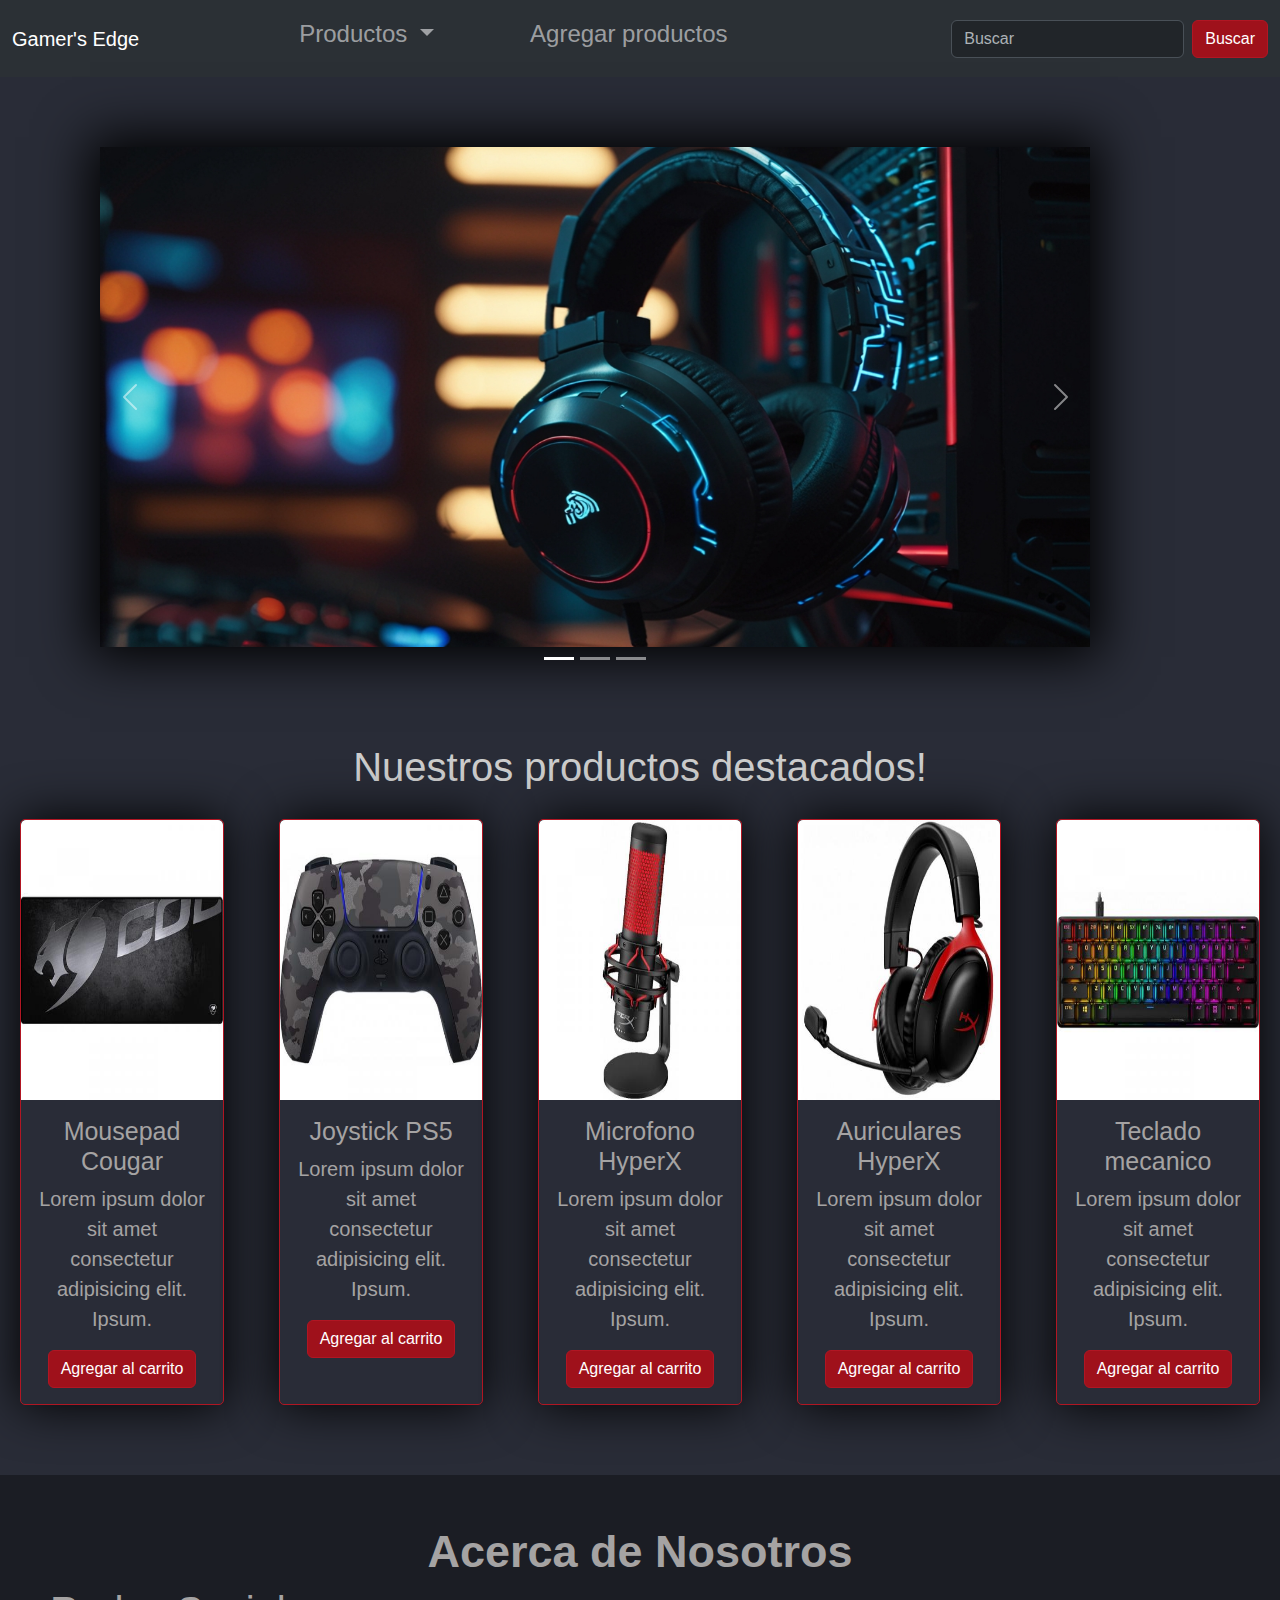
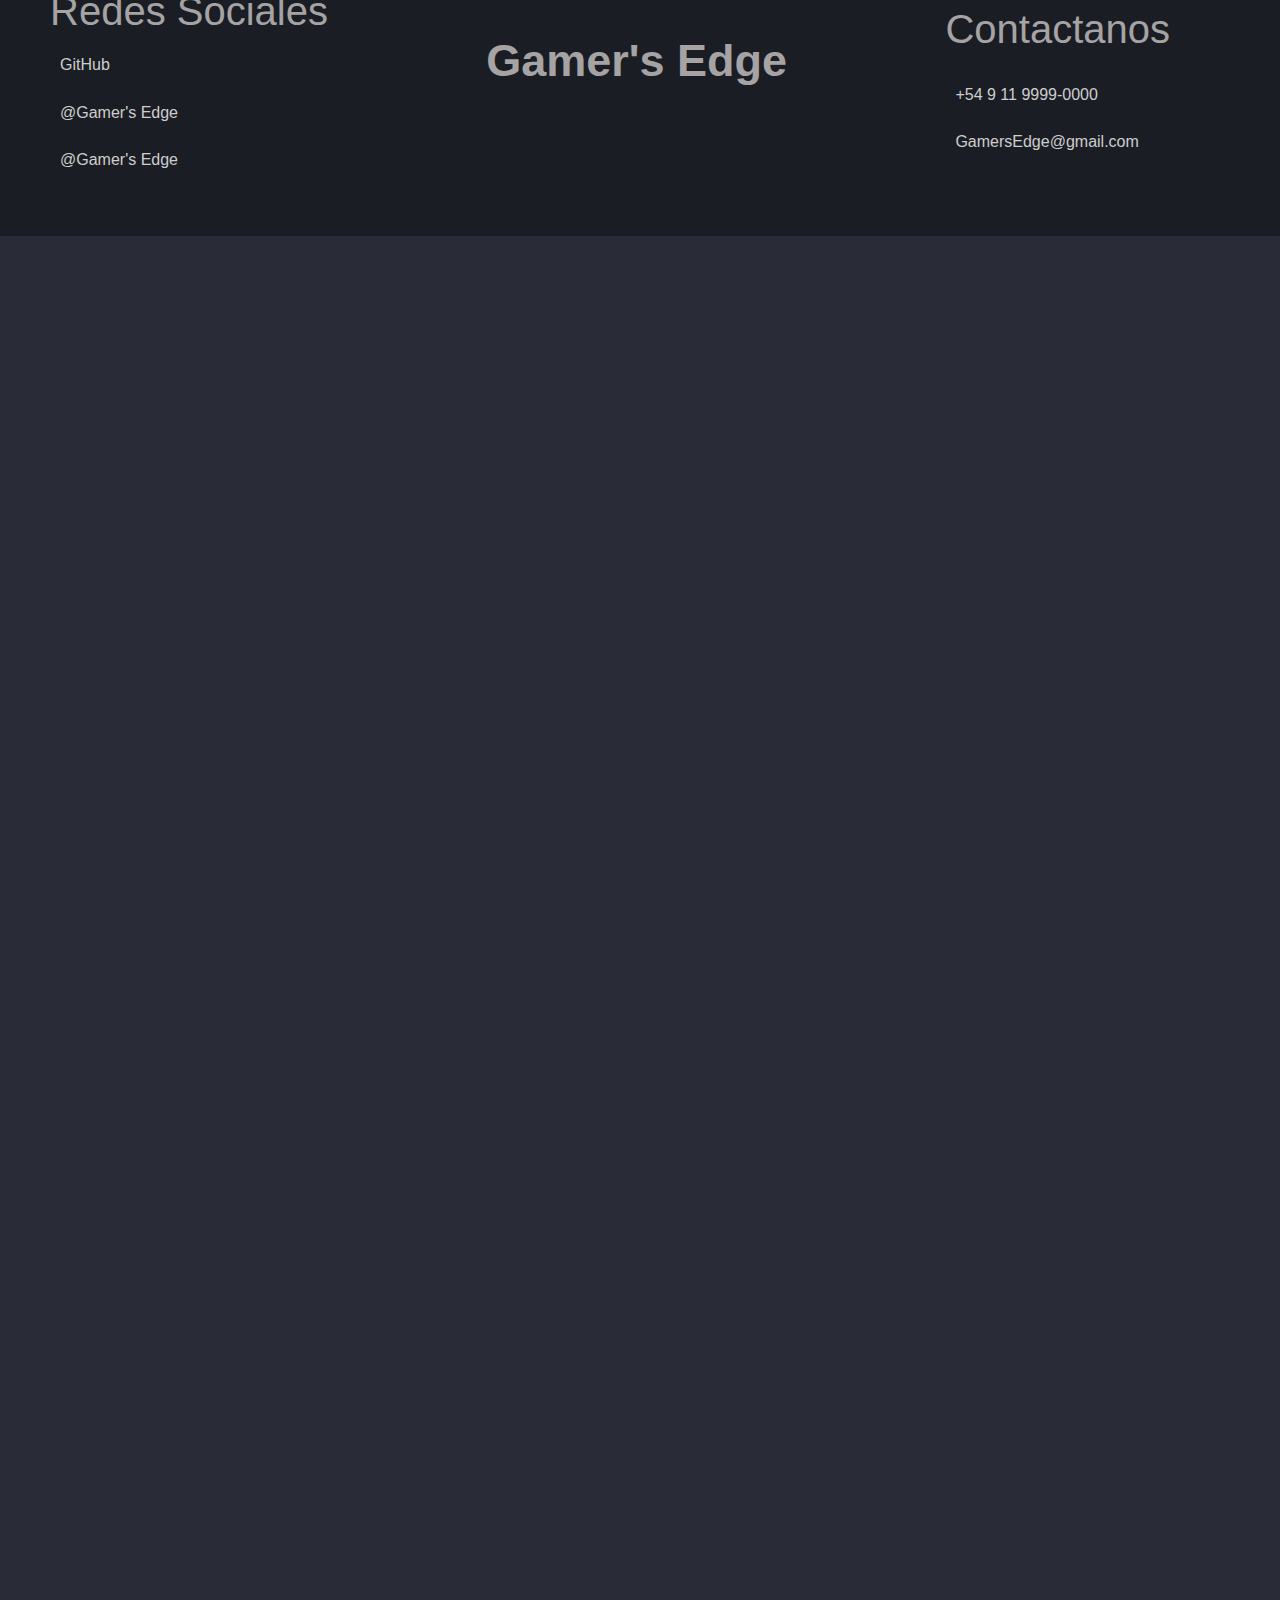
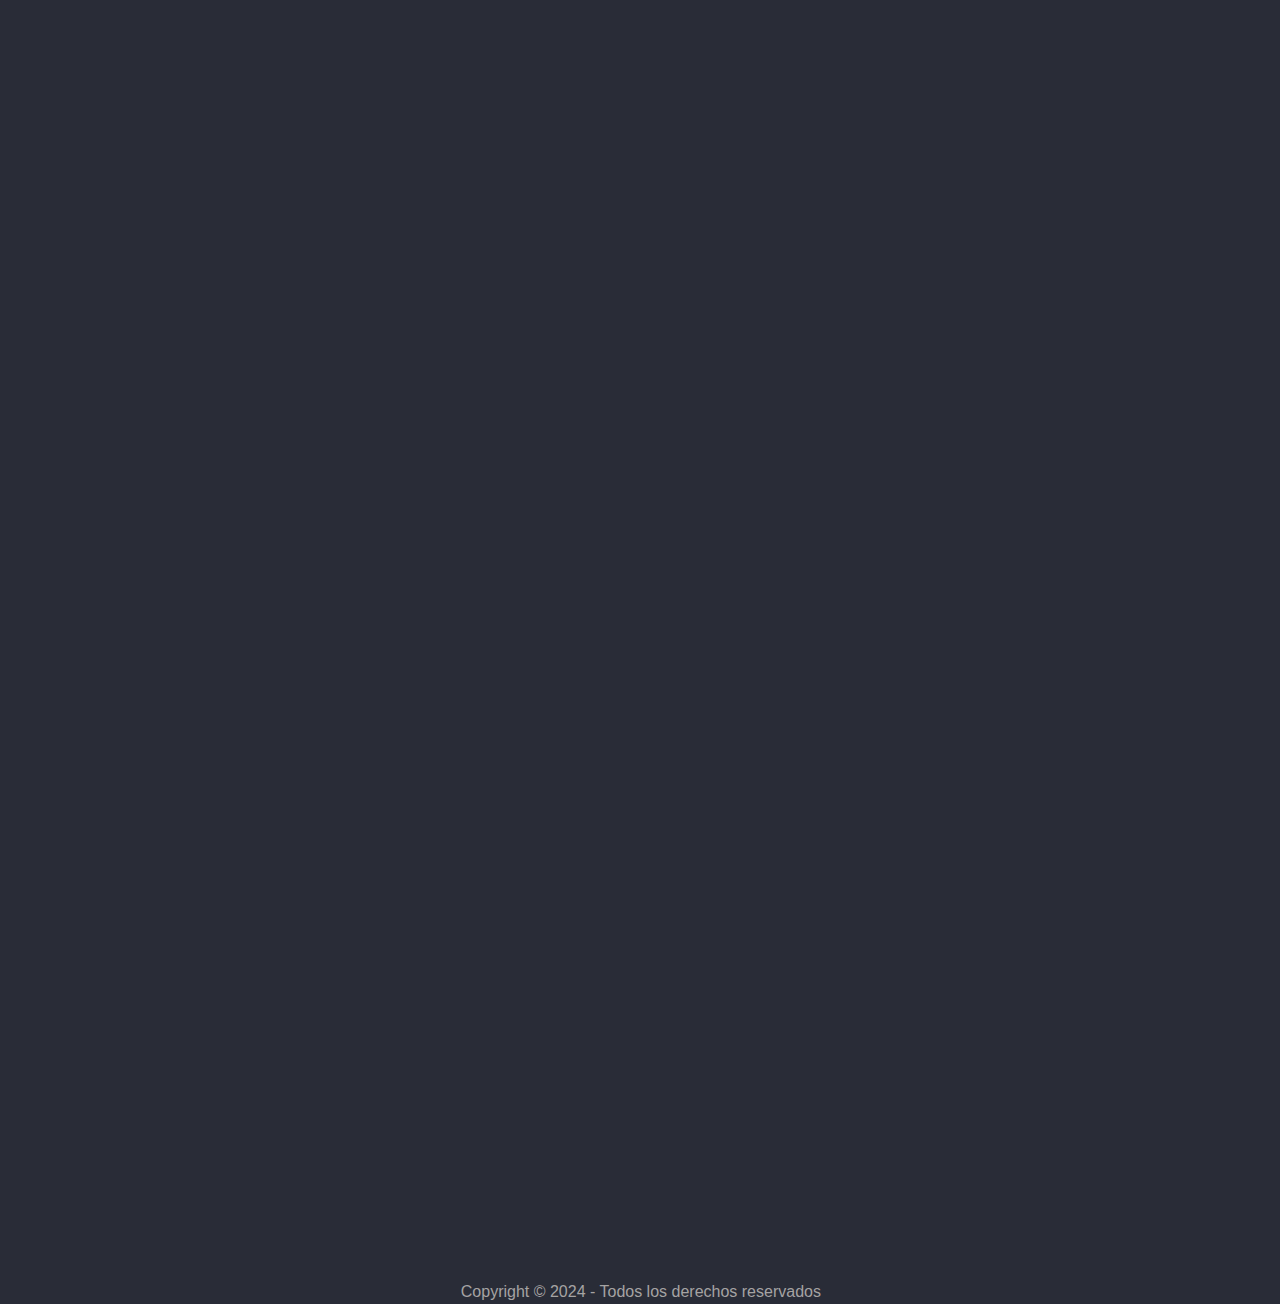
==== index.html @ 7160b95c "Modifico footer" ====
<!DOCTYPE html>
<html lang="en">
<head>
    <meta charset="UTF-8">
    <meta name="viewport" content="width=device-width, initial-scale=1.0">
    <link rel="stylesheet" href="https://cdnjs.cloudflare.com/ajax/libs/font-awesome/6.0.0-beta3/css/all.min.css" integrity="sha512-Fo3rlrZj/k7ujTnHg4CGR2D7kSs0v4LLanw2qksYuRlEzO+tcaEPQogQ0KaoGN26/zrn20ImR1DfuLWnOo7aBA==" crossorigin="anonymous" referrerpolicy="no-referrer" />
    <link href="https://cdn.jsdelivr.net/npm/bootstrap@5.3.3/dist/css/bootstrap.min.css" rel="stylesheet" integrity="sha384-QWTKZyjpPEjISv5WaRU9OFeRpok6YctnYmDr5pNlyT2bRjXh0JMhjY6hW+ALEwIH" crossorigin="anonymous">
    <script src="https://cdn.jsdelivr.net/npm/bootstrap@5.3.3/dist/js/bootstrap.bundle.min.js" integrity="sha384-YvpcrYf0tY3lHB60NNkmXc5s9fDVZLESaAA55NDzOxhy9GkcIdslK1eN7N6jIeHz" crossorigin="anonymous"></script>
    <title>Gamer's Edge</title>
    <link rel="stylesheet" href="index.css">
</head>
<body> 
    <header>
        <nav class="navbar navbar-expand-lg bg-body-tertiary" data-bs-theme="dark">
            <div class="container-fluid">
            <a class="navbar-brand" href="index.html">Gamer's Edge</a>
            <button class="navbar-toggler" type="button" data-bs-toggle="collapse" data-bs-target="#navbarScroll" aria-controls="navbarScroll" aria-expanded="false" aria-label="Toggle navigation">
                <span class="navbar-toggler-icon"></span>
            </button>
            <div class="collapse navbar-collapse" id="navbarScroll">
                <ul class="navbar-nav me-auto my-2 my-lg-0 navbar-nav-scroll" style="--bs-scroll-height: 100px;">
                <li class="nav-item">
                    <a class="nav-link active" aria-current="page" href="../index.html"><i class="fa-solid fa-house"></i></a>
                </li>
                
                <li class="nav-item dropdown">
                    <a class="nav-link dropdown-toggle" href="#" role="button" data-bs-toggle="dropdown" aria-expanded="false">
                    Productos
                    </a>
                    <ul class="dropdown-menu">
                    <li><a class="dropdown-item" href="../Mouse/mouse.html">Mouse</a></li>
                    <li><a class="dropdown-item" href="../Teclado/teclado.html">Teclado</a></li>
                    <li><a class="dropdown-item" href="../Auriculares/auriculares.html">Auriculares</a></li>
                    <li><a class="dropdown-item" href="../Mousepad/mousepad.html">Mouse Pad</a></li>
                    <li><a class="dropdown-item" href="../Joystick/joystick.html">Joystick</a></li>
                    <li><a class="dropdown-item" href="../Monitor/monitor.html">Monitor</a></li>
                    </ul>
                </li>
                <li class="nav-item">
                    <a class="nav-link" href="/Formulario/form.html">Agregar productos</a>
                </li>

                <li class="nav-item">
                    <a class="nav-link" href="#"><i class="fa-solid fa-cart-shopping"></i></a>
                </li>
                
                </ul>
                <form class="d-flex" role="search">
                <input class="form-control me-2" type="search" placeholder="Buscar" aria-label="Search">
                <button class="btn btn-outline-success" type="submit">Buscar</button>
                </form>
            </div>
            </div>
        </nav>
    </header>
    <div id="carouselExampleIndicators" class="carousel slide">
        <div class="carousel-indicators">
        <button type="button" data-bs-target="#carouselExampleIndicators" data-bs-slide-to="0" class="active" aria-current="true" aria-label="Slide 1"></button>
        <button type="button" data-bs-target="#carouselExampleIndicators" data-bs-slide-to="1" aria-label="Slide 2"></button>
        <button type="button" data-bs-target="#carouselExampleIndicators" data-bs-slide-to="2" aria-label="Slide 3"></button>
        </div>
        <div class="carousel-inner">
        <div class="carousel-item active">
            <img src="./IMAGENES-PROYECTO/auricularescarousel.jpg" class="d-block w-100" alt="Auriculares">
        </div>
        <div class="carousel-item">
            <img src="./IMAGENES-PROYECTO/joystcikcarousel.jpg" class="d-block w-100" alt="Joystick">
        </div>
        <div class="carousel-item">
            <img src="./IMAGENES-PROYECTO/carousel-teclado.jpg" class="d-block w-100" alt="Teclado">
        </div>
        </div>
        <button class="carousel-control-prev" type="button" data-bs-target="#carouselExampleIndicators" data-bs-slide="prev">
        <span class="carousel-control-prev-icon" aria-hidden="true"></span>
        <span class="visually-hidden">Previous</span>
        </button>
        <button class="carousel-control-next" type="button" data-bs-target="#carouselExampleIndicators" data-bs-slide="next">
        <span class="carousel-control-next-icon" aria-hidden="true"></span>
        <span class="visually-hidden">Next</span>
        </button>
    </div>
    <br>
    <br>
    <br>
    <br>
    <h3>Nuestros productos destacados!</h3>

    <div class="cards">
    <div class="card" style="width: 18rem;">
        <img src="../IMAGENES-PROYECTO/MOUSEPAD9.jpg" class="card-img-top" alt="TECLADO">
        <div class="card-body">
            
        <h5 class="card-title">Mousepad Cougar</h5>
        <p class="card-text">Lorem ipsum dolor sit amet consectetur adipisicing elit. Ipsum.</p>
        <a href="#" class="btn btn">Agregar al carrito</a>
        </div>
    </div>

    <div class="card" style="width: 18rem;">
        <img src="../IMAGENES-PROYECTO/JOYSTICK13.jpg" class="card-img-top" alt="TECLADO">
        <div class="card-body">
        
        <h5 class="card-title">Joystick PS5</h5>
        <p class="card-text">Lorem ipsum dolor sit amet consectetur adipisicing elit. Ipsum.</p>
        <a href="#" class="btn btn">Agregar al carrito</a>
        </div>
    </div>

    <div class="card" style="width: 18rem;">
    <img src="../IMAGENES-PROYECTO/MICROFONO6.jpg" class="card-img-top" alt="Dispositivo de audio">
        <div class="card-body">
    
    <h5 class="card-title">Microfono HyperX</h5>
    <p class="card-text">Lorem ipsum dolor sit amet consectetur adipisicing elit. Ipsum.</p>
    <a href="#" class="btn btn">Agregar al carrito</a>
        </div>
    </div>

    <div class="card" style="width: 18rem;">
    <img src="../IMAGENES-PROYECTO/AURICULAR4.jpg" class="card-img-top" alt="Dispositivo de audio">
        <div class="card-body">
    
    <h5 class="card-title">Auriculares HyperX</h5>
    <p class="card-text">Lorem ipsum dolor sit amet consectetur adipisicing elit. Ipsum.</p>
    <a href="#" class="btn btn">Agregar al carrito</a>
        </div>
    </div>
    
    <div class="card" style="width: 18rem;">
        <img src="../IMAGENES-PROYECTO/TECLADO7.jpg" class="card-img-top" alt="TECLADO">
        <div class="card-body">
            
        <h5 class="card-title">Teclado mecanico</h5>
        <p class="card-text">Lorem ipsum dolor sit amet consectetur adipisicing elit. Ipsum.</p>
        <a href="#" class="btn btn">Agregar al carrito</a>
        </div>
    </div>
</div>

<footer id="contacto">
    <h1 class="footer-title">Acerca de Nosotros</h1>

<div class="footer-icons">
    <div class="redes">
        <h1 class="redes-footer">Redes Sociales</h1>
        <a href="" class="social-link"><i class="fa-brands fa-github" id="git"></i>GitHub</a>
        <a href="" class="social-link"><i class="fa-brands fa-instagram" id="ig"></i>@Gamer's Edge</a>
        <a href="" class="social-link"><i class="fa-brands fa-linkedin" id="li"></i>@Gamer's Edge</a>
    </div>

    <h1 class="h1-footer">Gamer's Edge</h1>
    
    <div class="contactanos">
        <h1 class="contacto-footer">Contactanos</h1>
        <a href="" class="contact-link"><i class="fa-brands fa-whatsapp" id="wh"></i>+54 9 11 9999-0000</a>
        <a href="" class="contact-link"><i class="fa-regular fa-envelope" id="mail"></i>GamersEdge@gmail.com</a>
        <p class="parrafo-footer">Copyright &copy; 2024 - Todos los derechos reservados</p>
    </div>
</div>

</footer>
<script src="https://cdnjs.cloudflare.com/ajax/libs/jquery/3.6.0/jquery.min.js" integrity="sha512-5O3fZV6kowyxLiLn8OFAOK6+G6pNt9/kMvOJHtNCyVTrdf9LZpHNs8+Slx8pcCLd+RS00ZGl4KcW63IK6jbr/g==" crossorigin="anonymous" referrerpolicy="no-referrer"></script>
</body>
</html>
---- index.css ----
body{
    background-color: #292c37;
}

* {
    font-family: sans-serif;
    margin: 0;
    padding: 0;

}

.footer-icons {
    display: flex;
    flex-wrap: wrap;
    justify-content: space-between;
    align-items: start;
}


.redes {
    text-align: left;
}


.redes-footer {
    display: flex;
    align-items: start;
}

#contacto {
    background-color: #1b1d24;
}

.social-link {
    display: block;
    margin-bottom: 10px;
    text-decoration: none;
    color: rgb(206, 206, 206);
}

.social-link i {
    margin-right: 10px;
}

.contacto-footer {
    margin-bottom: 10px;
}

.contactanos a {
    text-decoration: none;
    color: rgb(206, 206, 206);
}

div.contactanos{
    margin-right: 60px;
}

.contacto-footer {
    text-align: right; /* Alinea el texto a la derecha */
    margin-bottom: 20px; /* Agrega espacio entre el texto y los enlaces */
}

.contact-link {
    display: block; /* Crea un bloque para cada enlace */
    margin-bottom: 10px; /* Agrega espacio entre los enlaces */
    text-align: right; /* Alinea los enlaces a la derecha */
}

.contact-link:last-child {
    margin-bottom: 0; /* Quita el margen inferior del último enlace */
}

.contact-link {
    text-align: start;
}


#git {
    color: white;
    font-size: 25px;
}

#mail{
    color: white;
    font-size: 25px;
}

#wh{
    color: white;
    font-size: 25px;
    
}

#li{
    color: white;
    font-size: 25px;
}

#ig {
    color: white;
    font-size: 25px;
}

#git:hover {
    color: #4078c0;
}

#mail:hover{
    color: #ea4335;
}

#wh:hover{
    color: #25d366;
}

#li:hover{
    color: #0a66c2;
}

#ig:hover {
    color: #fd1d1d;
}

.footer-title {
    text-align: center;
    /* display: flex;
    justify-content: center;
    align-items: center; */
    font-size: 45px;
    font-weight: bold;
}

.h1-footer {
    text-align: center;
    /* display: flex;
    justify-content: center;
    align-items: center; */
    font-size: 45px;
    font-weight: bold;
    margin-top: 30px;
    margin-bottom: 80px;
}

p.parrafo-footer{
    text-align: center;
    height: 0%;
    text-decoration: none;
    margin-top: 70px;
    position: absolute;
    top: 490%;
    left: 36%;
}

footer {
    /* position: absolute;
    height: 40%;
    top: 195%; */
    width: 100%;
    display: flex;
    flex-direction: row; 
    justify-content: space-between; 
    text-align: center;
    color: rgb(165, 163, 163);
    padding: 50px;
}

.fa-brands.fa-whatsapp, .fa-regular.fa-envelope{
margin-right: 10px;
}

@media screen and (max-width: 501px) {
    /* para tablet */

    footer {
        display: flex;
        flex-direction: column;
        text-align: center;
        color: rgb(165, 163, 163);
        margin-top: 50px;
    }

    #contacto {
        display: flex;
        flex-direction: column;
        align-items: center;
    }

    .h1-footer {
        display: none;
    }
}

@media screen and (max-width: 773px) {
    
    footer {
        display: flex;
        flex-direction: column;
        text-align: center;
        color: rgb(165, 163, 163);
        margin-top: 50px;
    }
    #contacto {
        display: flex;
        flex-direction: column;
        align-items: center;
    }
    .h1-footer {
        display: none;
    }
    .footer-icons {
        justify-content: center; /* Centra los iconos */
    }
    .social-link {
        margin: 0 auto; /* Centra los enlaces sociales */
    }
    .contact-link {
        margin: 0 auto; /* Centra los enlaces de contacto */
    }
}
/* NAVBAR */
.nav-item {
    font-size: 24px;
}

.dropdown-item {
    font-size: 20px;
}

.btn {
    background-color: #9f111b;
    color: white;
    border-color: #b11623;
}

.btn:hover {
    color: #fff;
    background-color: #921018;
    border-color: transparent;
}

.btn.btn-outline-success:active{
    background-color: #64080e;
    outline: none;
    border: none;
}

.dropdown-item:hover{
    background-color: #9f111a3a;
}

.fa-solid.fa-house{
    color: #ff0000;
    margin-left: 40px;
    margin-right: 40px;
    font-size: 30px;
}

.fa-solid.fa-house:hover{
color: rgb(151, 17, 17);
}

.nav-item.dropdown{
    margin-left: 40px;
    margin-right: 80px;
}

.fa-solid.fa-cart-shopping{
    color: rgb(0, 255, 0);
    position: absolute;
    left: 70%;
    top: 33%;
}

.fa-solid.fa-cart-shopping:hover{
    color: rgb(32, 175, 32);
}

a.nav-link.dropdown-toogle:hover, .nav-link:hover{
    color: white;
}

@media screen and (max-width: 991px) {
    footer {
        display: flex;
        flex-direction: column;
        text-align: center;
        color: rgb(165, 163, 163);
        margin-top: 50px;
    }
}


@media screen and (min-width: 992px) {
    footer{
        display: flex;
        flex-direction: column;
        text-align: center;
        color: rgb(165, 163, 163);
        margin-top: 50px;
    }
}

/* CAROUSEL */
.carousel.slide{
    /* width: 100%; */
    margin-top: 70px;
    margin-right: 190px;
    margin-left: 100px;
    box-shadow: 0 0 50px 10px #000000;
    display: flex;
    align-items: center;
    justify-content: center;
}

button.carousel-control-next{
    width: 10%;
    height: 500px;
    transition: background-color;
    transition-duration: 0.4s;
    border-bottom-left-radius: 300px;
    border-top-left-radius: 300px;
}

button.carousel-control-prev{
    width: 10%;
    height: 500px;
    transition: background-color;
    transition-duration: 0.4s;
    border-bottom-right-radius: 300px;
    border-top-right-radius: 300px;
}

button.carousel-control-next:hover{
    background-color: rgba(0, 0, 0, 0.315);
    border-bottom-left-radius: 300px;
    border-top-left-radius: 300px;
}

button.carousel-control-prev:hover{
    background-color: rgba(0, 0, 0, 0.315);
    border-bottom-right-radius: 300px;
    border-top-right-radius: 300px;
}

div.carousel-indicators{
    background-color: transparent;
    position: absolute;
    top: 100%;
}

span.carousel-control-next-icon{
    margin-left: 40px;
    background-color: transparent;
}

span.carousel-control-prev-icon{
    margin-right: 40px;
    background-color: transparent;
}

span.carousel-control-next-icon:hover{
    background-color: #00000030;
    border-radius: 20px;
}

span.carousel-control-prev-icon:hover{
    background-color: #00000030;
    border-radius: 20px;
    
}

img{
    width: 100%;
    height: 500px;
}


.carousel-item{
    box-shadow: 20px 20px 50px 5px #000000;
    border-radius: 10px;
    transition: transform 0.6s ease;
}

@media screen and (max-width:501px){
    img{
        width: 80%; /* ancho relativo */
        margin: 20px auto; /* centrado */;
    }
}

@media screen and (max-width:773px){
    img{
        width: 80%; /* ancho relativo */
        margin: 20px auto; /* centrado */    }
}

@media screen and (max-width:992px){
    img{
        width: 80%; /* ancho relativo */
        margin: 20px auto; /* centrado */    }
}



/* DESTACADOS */
h3{
    text-align: center;
    color: #cccccc;
    text-shadow: #000000;
    font-size: 40px;
}

.card-title {
    color: rgb(165, 163, 163);
    font-size: 25px;
}

.card-text {
    color: rgb(165, 163, 163);
    font-size: 20px;
}
.card {
    margin: 20px; /* espacio entre las cards */
    text-align: center;
    background-color: #292c37;
    color: black;
    border-radius: 5px ;
    border: 1px solid #b11623;
    box-shadow: 0 0 50px #000;
    overflow: hidden;
    transition: transform 0.3s ease, box-shadow 0.3s;
}

.card:hover{
    transform:  scale(1.05);
}
.container-card {
    margin-left: 100px;
}

.card-img-top{
    height: 280px;
}

.cards{
    display: flex;
    flex-direction: row;
    justify-content: center;
    gap: 15px;
}

@media screen and (max-width:501px){
    div.cards{
        display: flex;
        flex-direction: column;
        align-items: center;
        justify-content: center;
    }
}

@media screen and (max-width:773px){
    div.cards{
        display: flex;
        flex-direction: column;
        align-items: center;
        justify-content: center;
    }
}

@media screen and (max-width:992px){
    div.cards{
        display: flex;
        flex-direction: column;
        align-items: center;
        justify-content: center;
    }
}

.footer-icons {
    display: flex;
    flex-wrap: wrap;
    justify-content: space-between;
    align-items: center;
}


.redes {
    text-align: left;
}
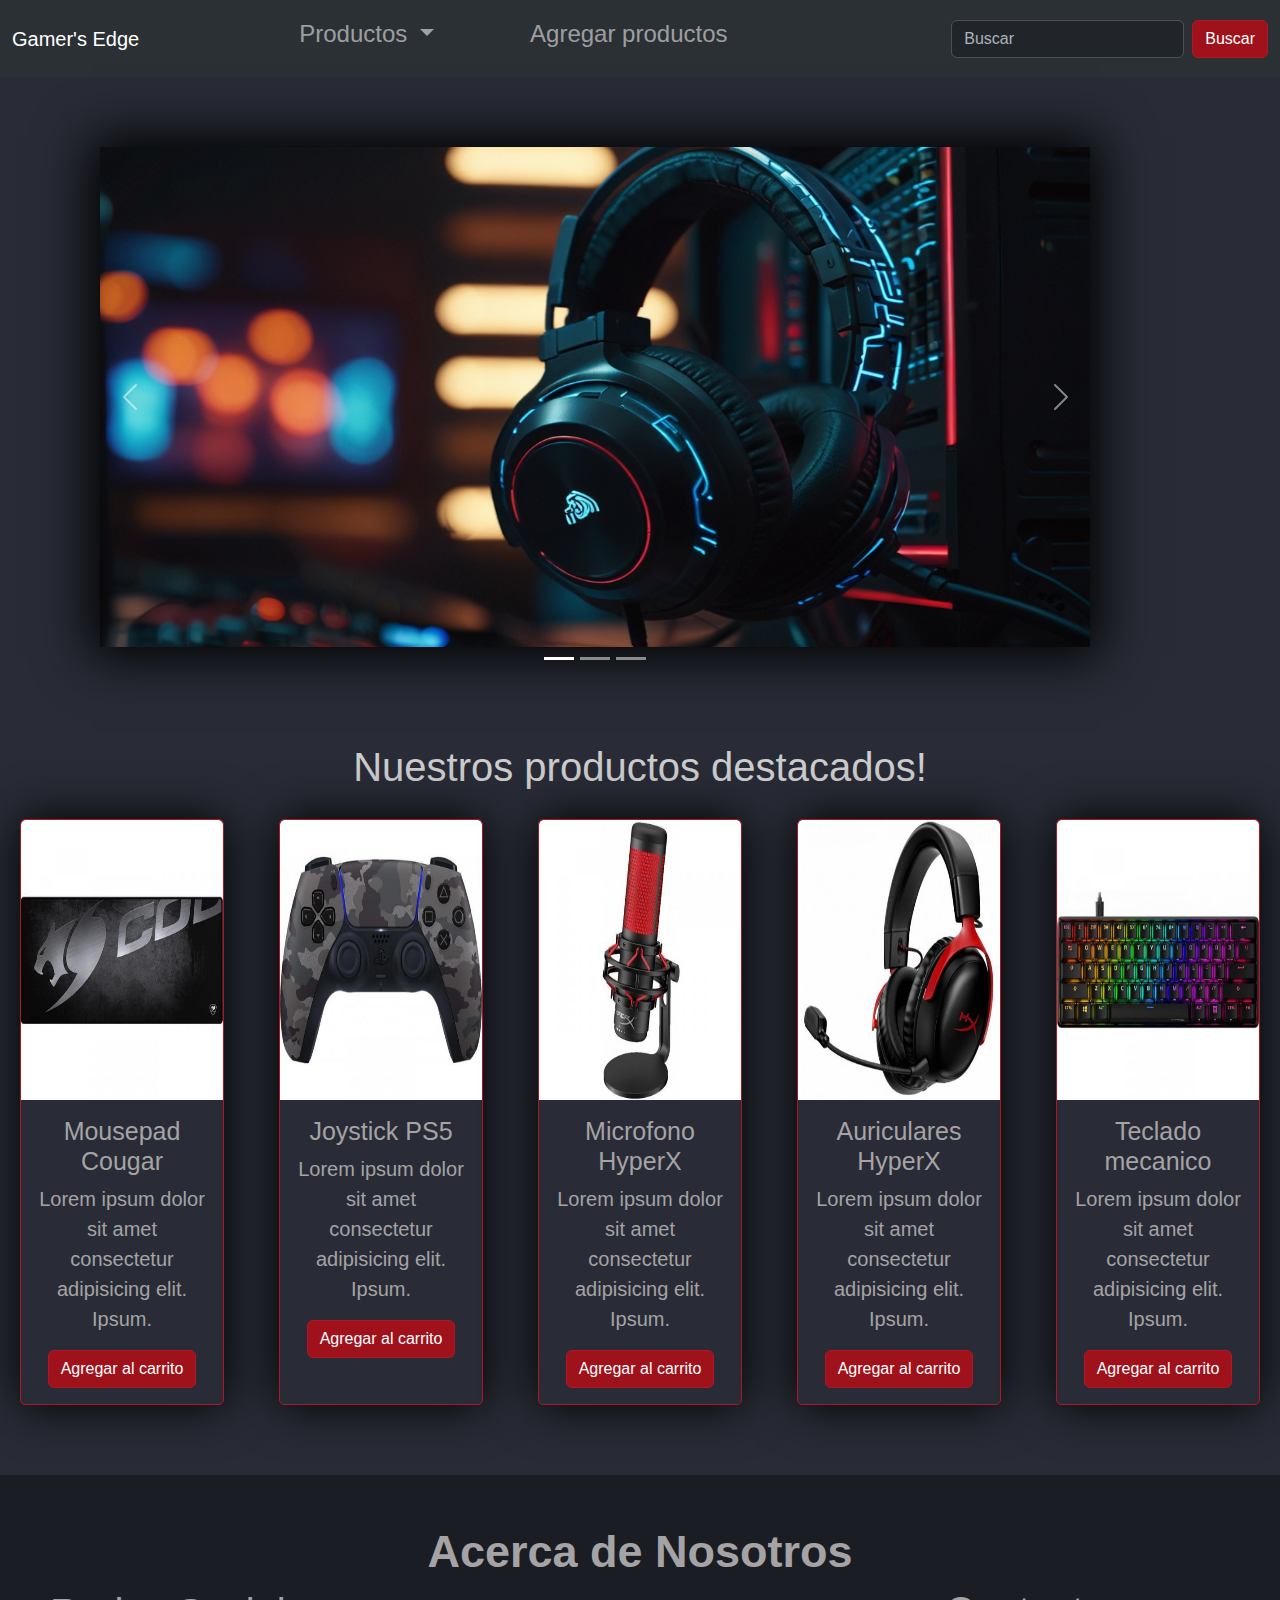
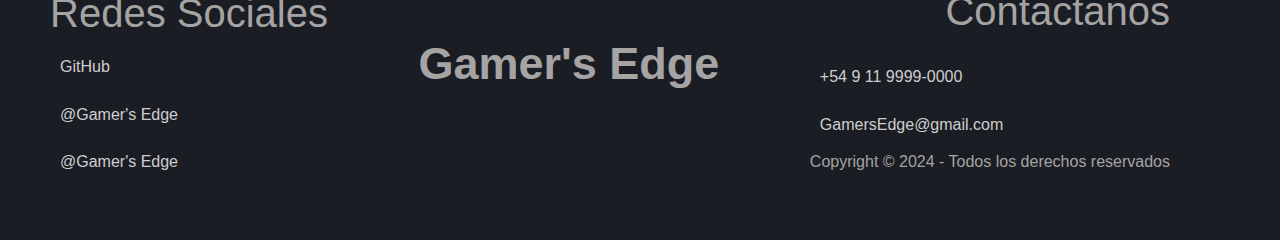
==== commit 9d3de2d8: "nueva ventana de juegos y los estilos del navbar y footer" ====
--- a/index.html
+++ b/index.html
@@ -34,11 +34,13 @@
                     <li><a class="dropdown-item" href="../Mousepad/mousepad.html">Mouse Pad</a></li>
                     <li><a class="dropdown-item" href="../Joystick/joystick.html">Joystick</a></li>
                     <li><a class="dropdown-item" href="../Monitor/monitor.html">Monitor</a></li>
+                    <li><a class="dropdown-item" href="/juegos/juegos.html">Juegos</a></li>
                     </ul>
                 </li>
                 <li class="nav-item">
                     <a class="nav-link" href="/Formulario/form.html">Agregar productos</a>
                 </li>
+                
 
                 <li class="nav-item">
                     <a class="nav-link" href="#"><i class="fa-solid fa-cart-shopping"></i></a>
--- a/index.css
+++ b/index.css
@@ -141,15 +141,7 @@
     margin-bottom: 80px;
 }
 
-p.parrafo-footer{
-    text-align: center;
-    height: 0%;
-    text-decoration: none;
-    margin-top: 70px;
-    position: absolute;
-    top: 490%;
-    left: 36%;
-}
+
 
 footer {
     /* position: absolute;
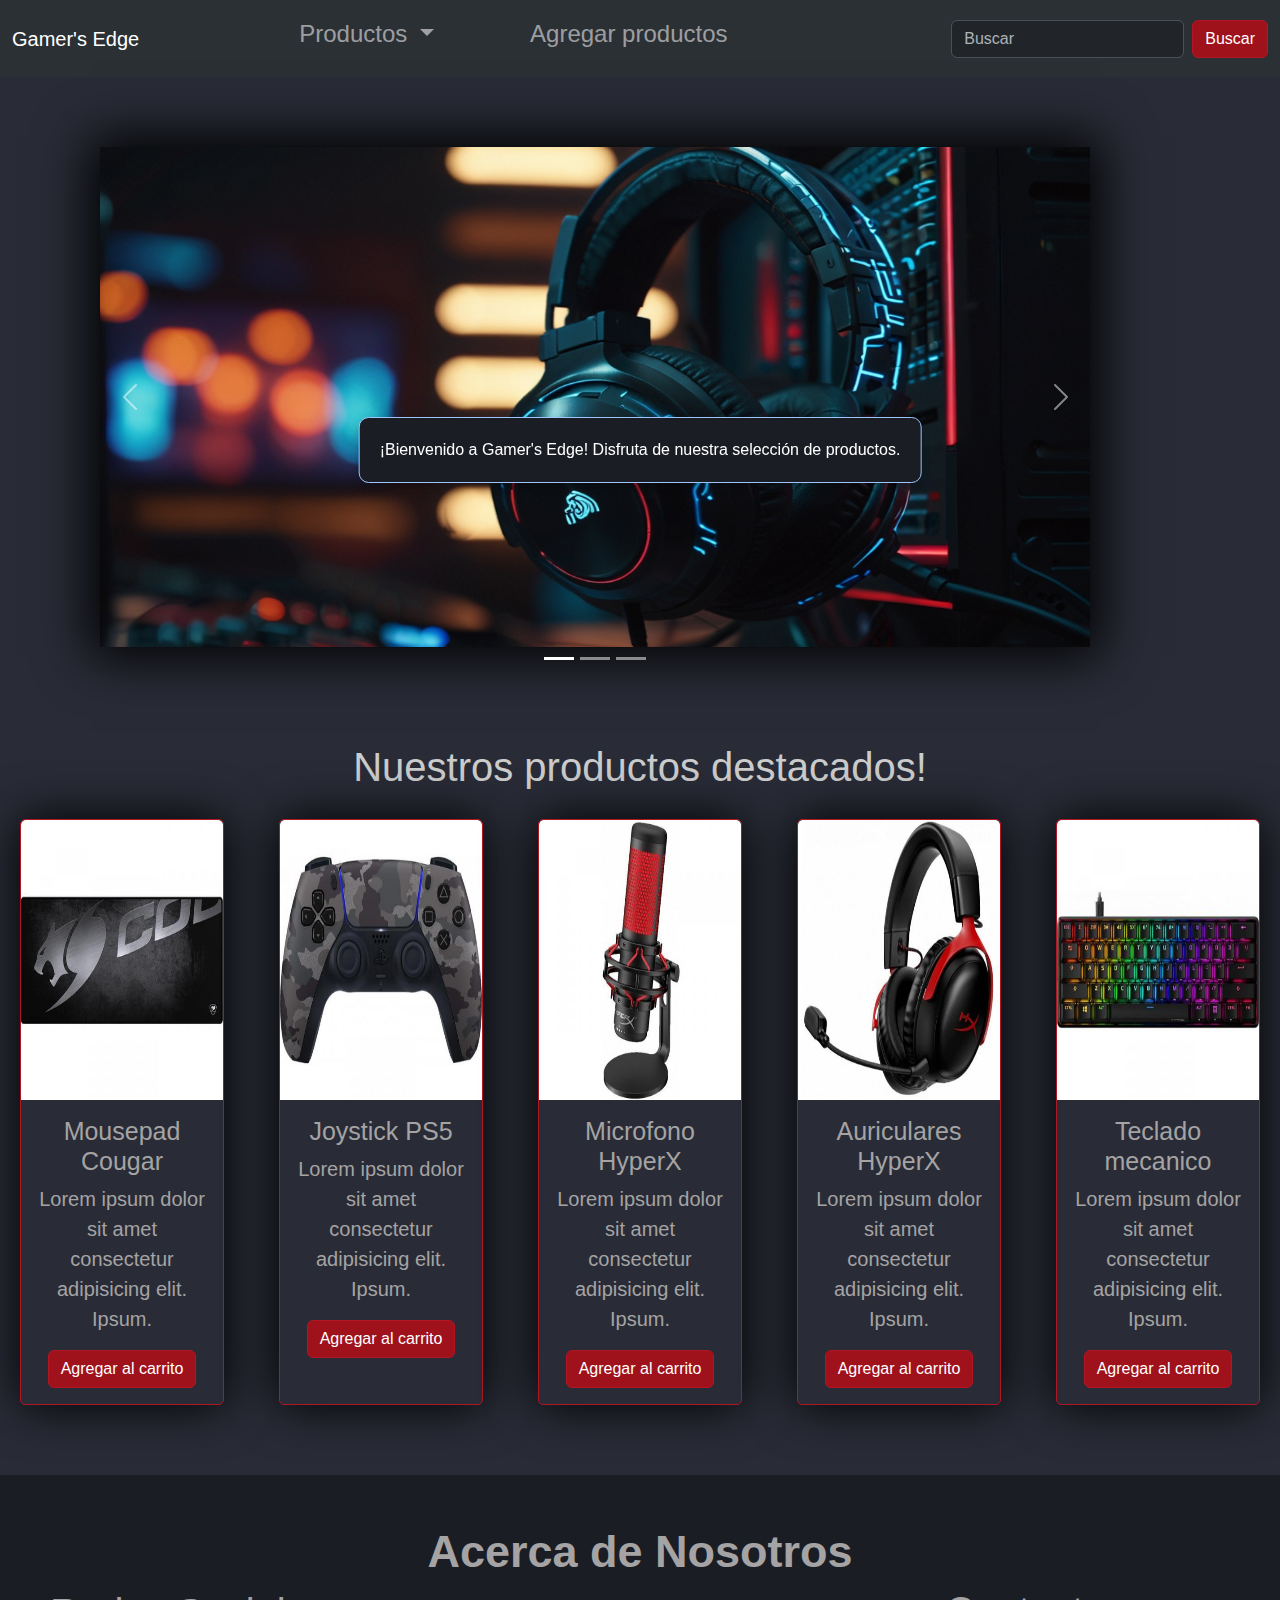
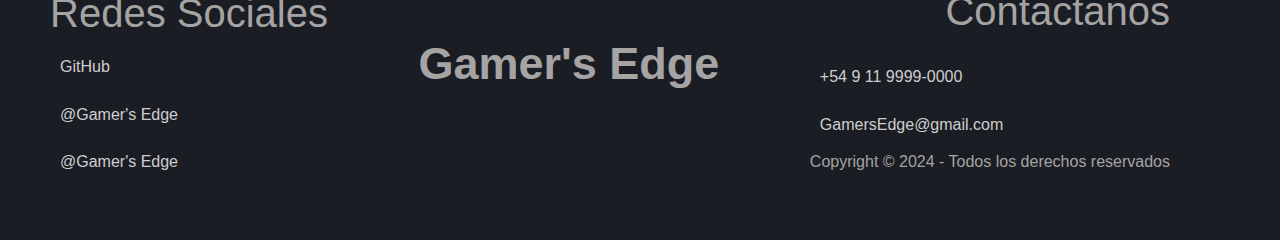
==== commit dafc0bb3: "mensaje con el dom" ====
--- a/index.html
+++ b/index.html
@@ -55,6 +55,9 @@
             </div>
         </nav>
     </header>
+
+    
+
     <div id="carouselExampleIndicators" class="carousel slide">
         <div class="carousel-indicators">
         <button type="button" data-bs-target="#carouselExampleIndicators" data-bs-slide-to="0" class="active" aria-current="true" aria-label="Slide 1"></button>
@@ -162,5 +165,11 @@
 
 </footer>
 <script src="https://cdnjs.cloudflare.com/ajax/libs/jquery/3.6.0/jquery.min.js" integrity="sha512-5O3fZV6kowyxLiLn8OFAOK6+G6pNt9/kMvOJHtNCyVTrdf9LZpHNs8+Slx8pcCLd+RS00ZGl4KcW63IK6jbr/g==" crossorigin="anonymous" referrerpolicy="no-referrer"></script>
+
+
+<script src="app.js"></script>
+<div id="saludo" class="alert alert-primary text-center" role="alert" style="display: none;">
+    ¡Bienvenido a Gamer's Edge! Disfruta de nuestra selección de productos.
+</div>
 </body>
 </html>--- a/index.css
+++ b/index.css
@@ -1,6 +1,20 @@
 body{
     background-color: #292c37;
 }
+
+#saludo {
+    position: fixed;
+    top: 50%;
+    left: 50%;
+    transform: translate(-50%, -50%);
+    z-index: 9999;
+    padding: 20px;
+    background-color: #1b1d24;
+    color: white;
+    border-radius: 10px;
+    box-shadow: 0 4px 8px rgba(0, 0, 0, 0.2);
+}
+
 
 * {
     font-family: sans-serif;
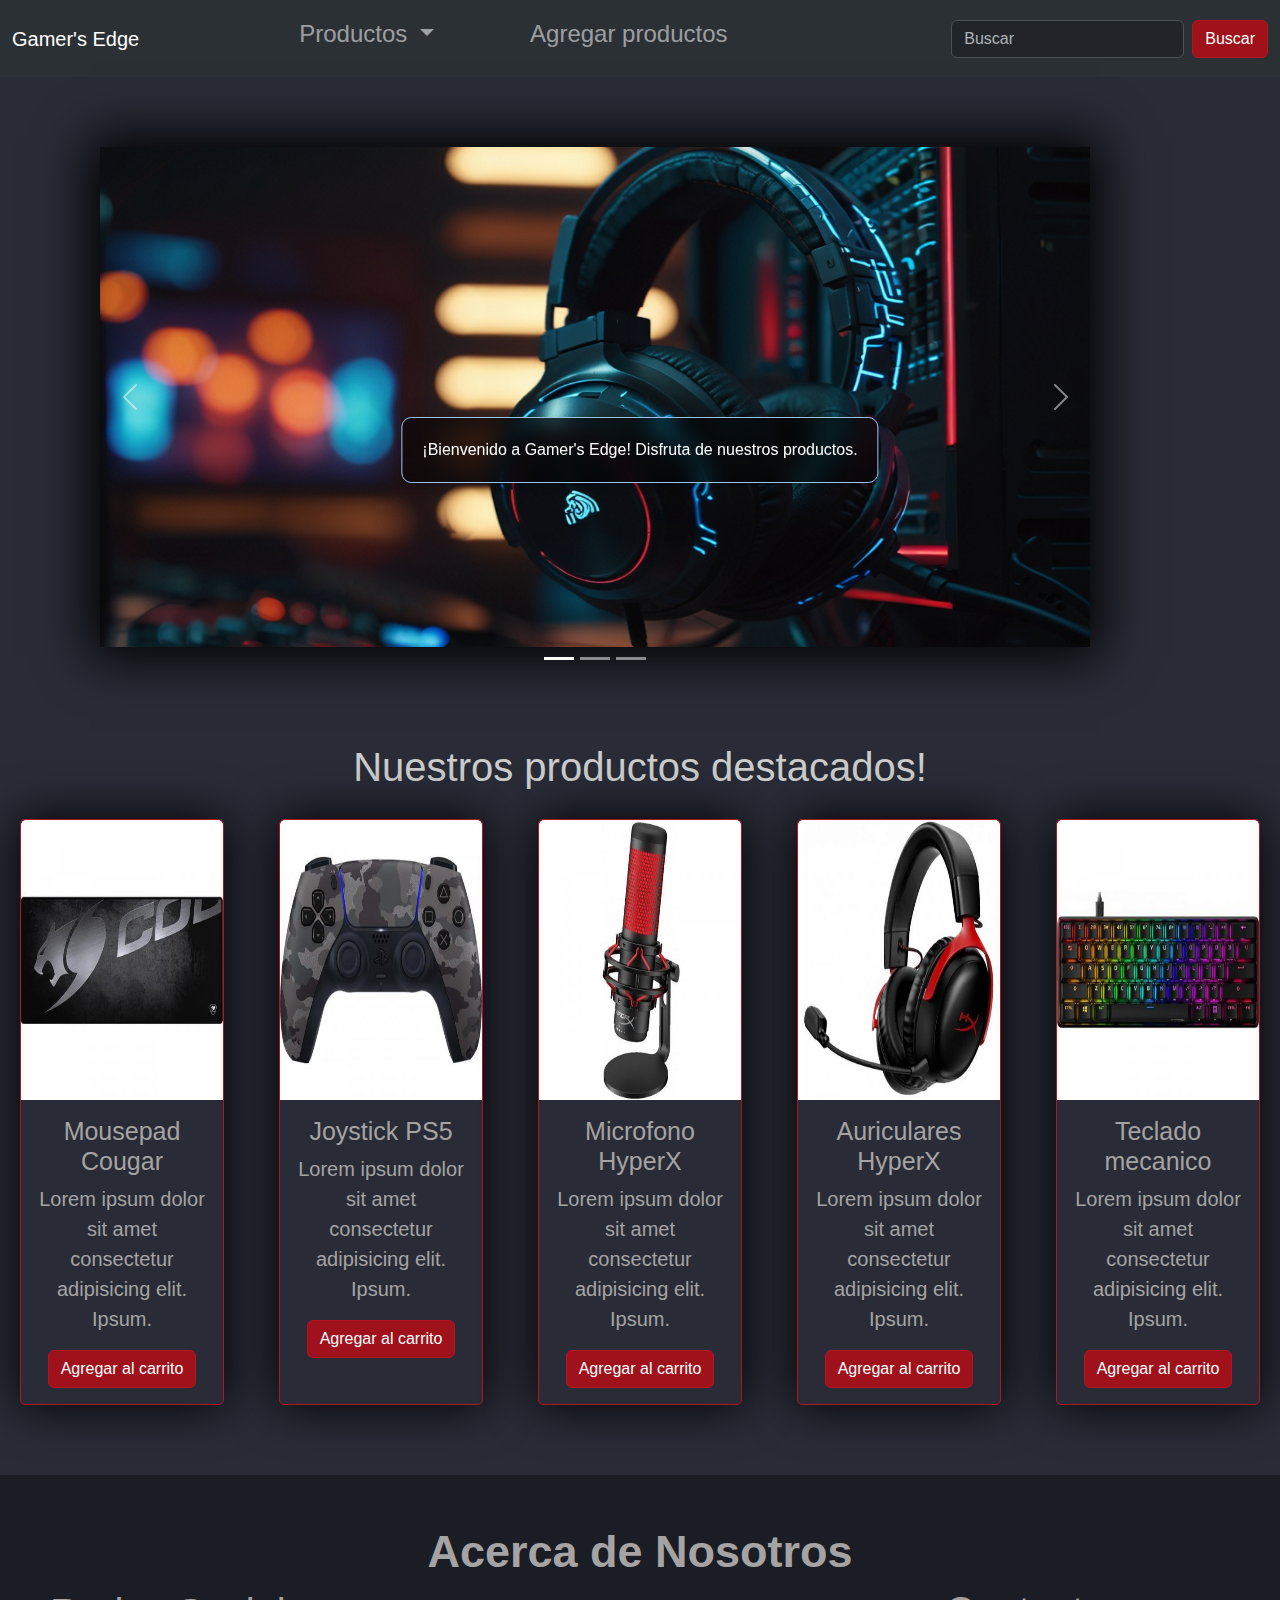
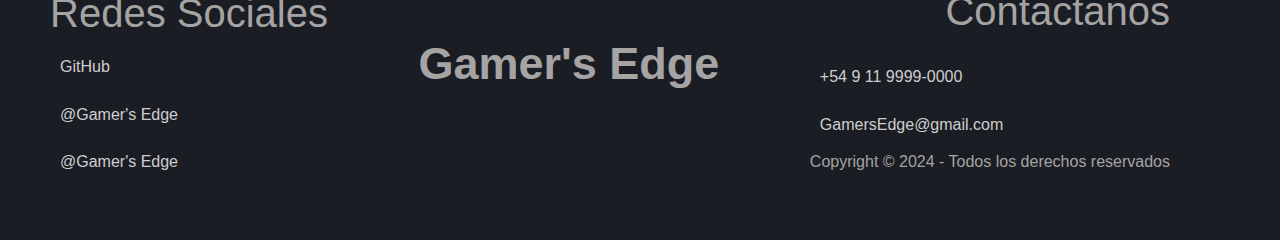
==== commit abd4713d: "3 segs en el mensaje" ====
--- a/index.html
+++ b/index.html
@@ -169,7 +169,7 @@
 
 <script src="app.js"></script>
 <div id="saludo" class="alert alert-primary text-center" role="alert" style="display: none;">
-    ¡Bienvenido a Gamer's Edge! Disfruta de nuestra selección de productos.
+    ¡Bienvenido a Gamer's Edge! Disfruta de nuestros productos.
 </div>
 </body>
 </html>--- a/index.css
+++ b/index.css
@@ -9,12 +9,12 @@
     transform: translate(-50%, -50%);
     z-index: 9999;
     padding: 20px;
-    background-color: #1b1d24;
+    background-color: rgba(0, 0, 0, 0.5); 
     color: white;
     border-radius: 10px;
     box-shadow: 0 4px 8px rgba(0, 0, 0, 0.2);
-}
-
+    backdrop-filter: blur(10px); 
+}
 
 * {
     font-family: sans-serif;
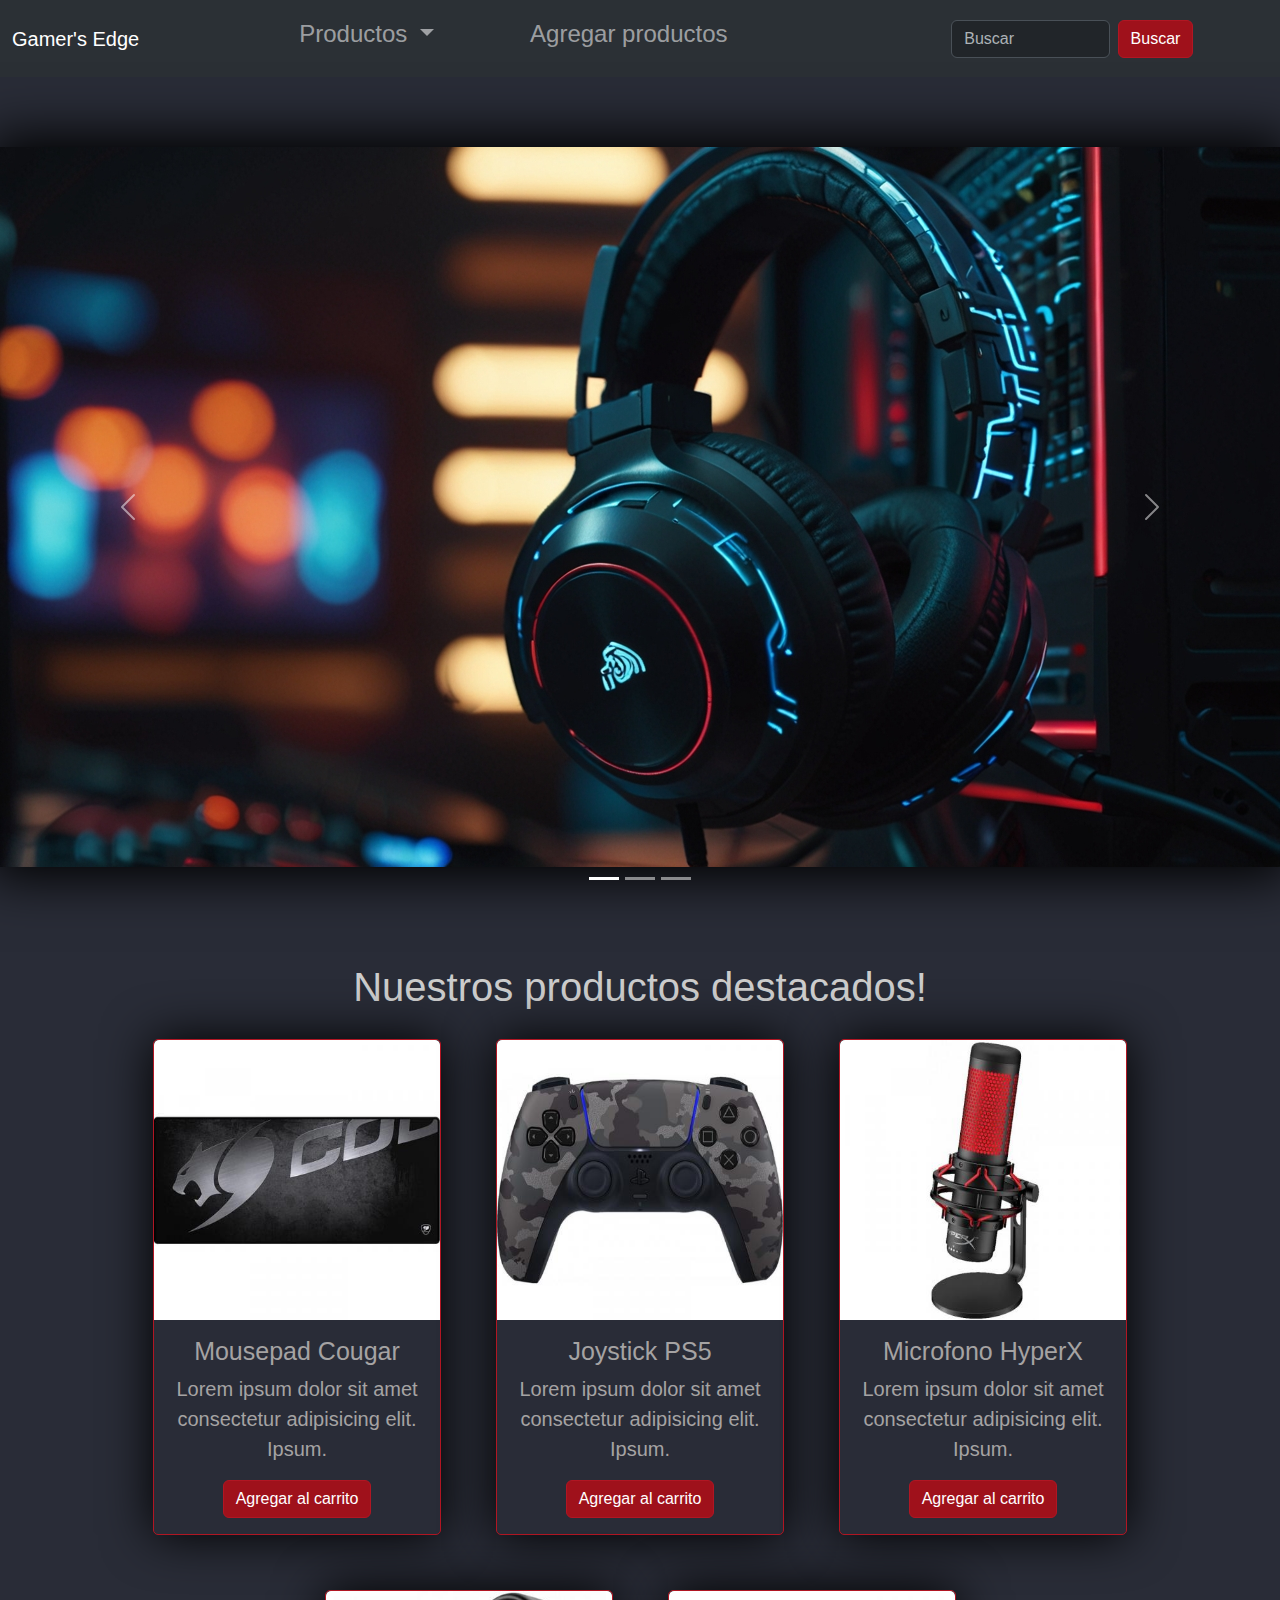
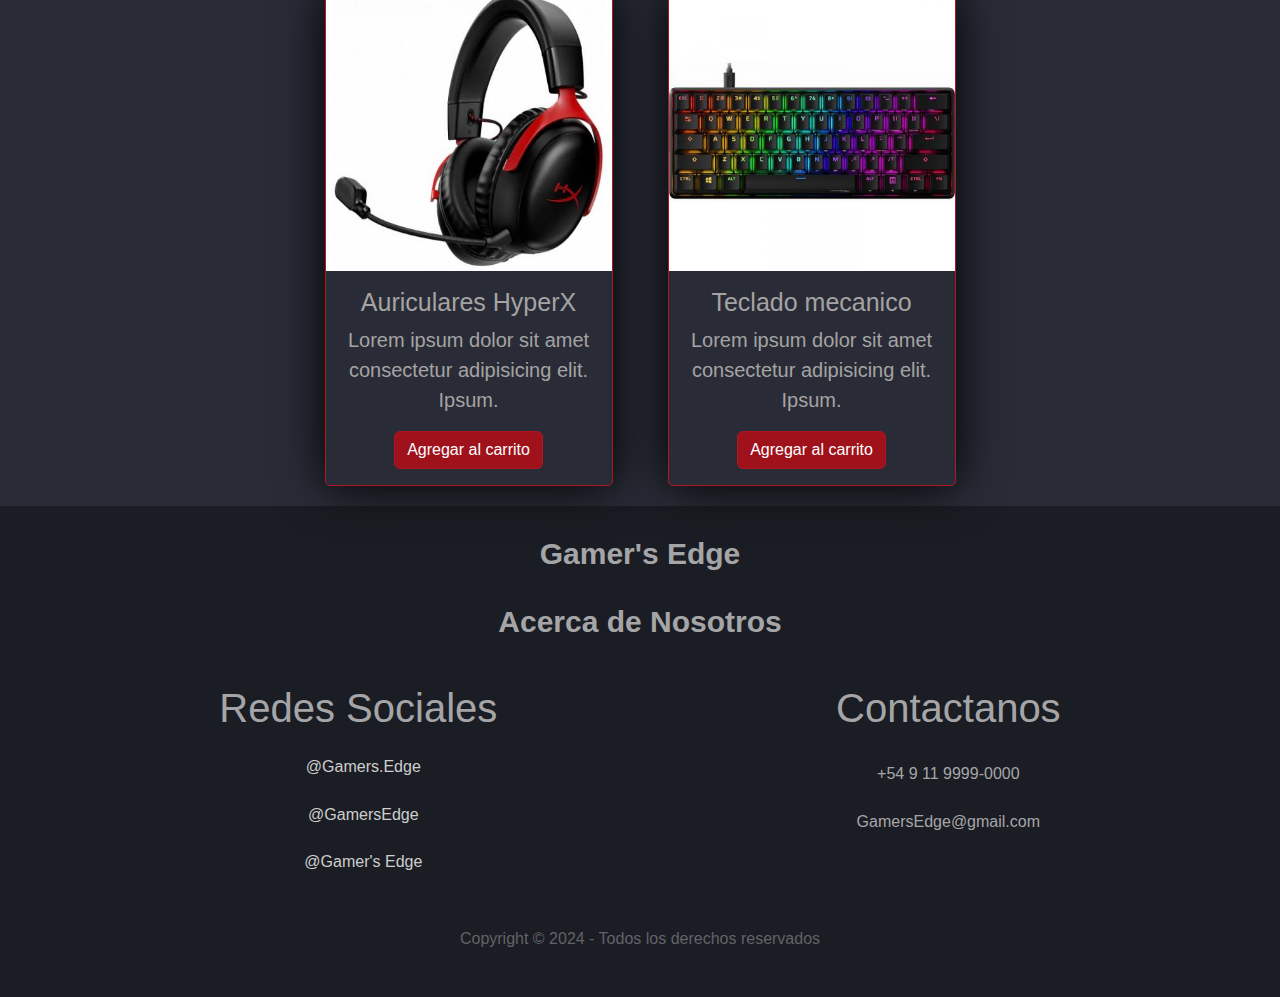
==== commit 3f3ccae8: "Modifico response, footer, nav, agrego documento API, implemento una api en una nueva pestana de jue" ====
--- a/index.html
+++ b/index.html
@@ -41,9 +41,10 @@
                     <a class="nav-link" href="/Formulario/form.html">Agregar productos</a>
                 </li>
                 
-
                 <li class="nav-item">
+                    <div class="cart">
                     <a class="nav-link" href="#"><i class="fa-solid fa-cart-shopping"></i></a>
+                    </div>
                 </li>
                 
                 </ul>
@@ -55,9 +56,6 @@
             </div>
         </nav>
     </header>
-
-    
-
     <div id="carouselExampleIndicators" class="carousel slide">
         <div class="carousel-indicators">
         <button type="button" data-bs-target="#carouselExampleIndicators" data-bs-slide-to="0" class="active" aria-current="true" aria-label="Slide 1"></button>
@@ -143,33 +141,32 @@
 </div>
 
 <footer id="contacto">
+    <div class="titles">
+    <h1 class="h1-footer">Gamer's Edge</h1>
+    <br>
     <h1 class="footer-title">Acerca de Nosotros</h1>
-
+    <br>
+    </div>
 <div class="footer-icons">
     <div class="redes">
         <h1 class="redes-footer">Redes Sociales</h1>
-        <a href="" class="social-link"><i class="fa-brands fa-github" id="git"></i>GitHub</a>
-        <a href="" class="social-link"><i class="fa-brands fa-instagram" id="ig"></i>@Gamer's Edge</a>
+        <a href="" class="social-link"><i class="fa-brands fa-github" id="git"></i>@Gamers.Edge</a>
+        <a href="" class="social-link"><i class="fa-brands fa-instagram" id="ig"></i>@GamersEdge</a>
         <a href="" class="social-link"><i class="fa-brands fa-linkedin" id="li"></i>@Gamer's Edge</a>
+        <br>
     </div>
-
-    <h1 class="h1-footer">Gamer's Edge</h1>
     
     <div class="contactanos">
         <h1 class="contacto-footer">Contactanos</h1>
         <a href="" class="contact-link"><i class="fa-brands fa-whatsapp" id="wh"></i>+54 9 11 9999-0000</a>
         <a href="" class="contact-link"><i class="fa-regular fa-envelope" id="mail"></i>GamersEdge@gmail.com</a>
-        <p class="parrafo-footer">Copyright &copy; 2024 - Todos los derechos reservados</p>
     </div>
+    
 </div>
-
+<div class="Copyright">
+    <p class="parrafo-footer">Copyright &copy; 2024 - Todos los derechos reservados</p>
+    </div>
 </footer>
 <script src="https://cdnjs.cloudflare.com/ajax/libs/jquery/3.6.0/jquery.min.js" integrity="sha512-5O3fZV6kowyxLiLn8OFAOK6+G6pNt9/kMvOJHtNCyVTrdf9LZpHNs8+Slx8pcCLd+RS00ZGl4KcW63IK6jbr/g==" crossorigin="anonymous" referrerpolicy="no-referrer"></script>
-
-
-<script src="app.js"></script>
-<div id="saludo" class="alert alert-primary text-center" role="alert" style="display: none;">
-    ¡Bienvenido a Gamer's Edge! Disfruta de nuestros productos.
-</div>
 </body>
 </html>--- a/index.css
+++ b/index.css
@@ -1,228 +1,211 @@
-body{
+/* Global styles */
+body {
     background-color: #292c37;
-}
-
-#saludo {
-    position: fixed;
-    top: 50%;
-    left: 50%;
-    transform: translate(-50%, -50%);
-    z-index: 9999;
-    padding: 20px;
-    background-color: rgba(0, 0, 0, 0.5); 
-    color: white;
-    border-radius: 10px;
-    box-shadow: 0 4px 8px rgba(0, 0, 0, 0.2);
-    backdrop-filter: blur(10px); 
 }
 
 * {
     font-family: sans-serif;
     margin: 0;
     padding: 0;
-
-}
-
+}
+
+img {
+    width: 100%;
+    height: auto; /* Cambiado a auto para mantener la proporción */
+}
+
+h3{
+    text-align: center;
+    color: #cccccc;
+    text-shadow: #000000;
+    font-size: 40px;
+}
+
+.card-title {
+    color: rgb(165, 163, 163);
+    font-size: 25px;
+}
+
+.card-text {
+    color: rgb(165, 163, 163);
+    font-size: 20px;
+}
+
+/* Cards */
+.card {
+    margin: 20px; /* espacio entre las cards */
+    text-align: center;
+    background-color: #292c37;
+    color: black;
+    border-radius: 5px;
+    border: 1px solid #b11623;
+    box-shadow: 0 0 50px #000;
+    overflow: hidden;
+    transition: transform 0.3s ease, box-shadow 0.3s;
+}
+
+.card:hover {
+    transform: scale(1.05);
+}
+
+.card-img-top {
+    height: 280px;
+}
+
+.cards {
+    display: flex;
+    flex-wrap: wrap; /* Cambiado para que las cards se ajusten a diferentes tamaños */
+    gap: 15px;
+    justify-content: center;
+}
+
+
+/* FOOTER */
+
+footer{
+    width: 100%;
+    background-color: #292c37;
+}
+
+h1{
+    color: #cccc;
+}
+
+p{
+    color: #cccccc69;
+}
+
+.footer-title {
+    text-align: center;
+    font-size: 30px;
+    font-weight: bold;
+    margin-bottom: 20px;
+}
+
+.h1-footer {
+    font-size: 70px;
+    font-weight: bold;
+}
+
+div.titles{
+    width: 100%;
+    display: flex;
+    align-items: center;
+    justify-content: center;
+    flex-direction: column;
+}
+
+.Copyright {
+    width: 100%;
+    text-align: center;
+    margin: 0;
+    margin-bottom: 0;
+}
+
+/* Social and Contact Links */
+.social-link {
+    display: inline-block;
+    margin: 5px 0;
+    text-decoration: none;
+    color: rgb(206, 206, 206);
+}
+
+.social-link i {
+    margin-right: 10px;
+}
+
+.contacto-footer {
+    text-align: center;
+    margin-bottom: 20px;
+}
+
+.contactanos {
+    text-align: center;
+    margin: 0;
+}
+
+.contact-link {
+    color: #cccc;
+    text-decoration: none;
+    display: block;
+    margin-bottom: 10px;
+}
+
+i#wh.fa-brands.fa-whatsapp::before{
+    margin-right: 5px;
+}
+
+i#mail.fa-regular.fa-envelope::before{
+    margin-right: 8px;
+}
+
+.contact-link:last-child {
+    margin-bottom: 0;
+}
+
+/* Footer Icons */
 .footer-icons {
     display: flex;
     flex-wrap: wrap;
-    justify-content: space-between;
-    align-items: start;
-}
-
+    justify-content: space-around; 
+    margin-bottom: 20px;
+}
 
 .redes {
-    text-align: left;
-}
-
+    display: flex;
+    flex-direction: column;
+    text-align: start;
+}
 
 .redes-footer {
     display: flex;
-    align-items: start;
+    flex-direction: column;
+    align-items: center;
 }
 
 #contacto {
     background-color: #1b1d24;
 }
 
-.social-link {
-    display: block;
-    margin-bottom: 10px;
-    text-decoration: none;
-    color: rgb(206, 206, 206);
-}
-
-.social-link i {
-    margin-right: 10px;
-}
-
-.contacto-footer {
-    margin-bottom: 10px;
-}
-
-.contactanos a {
-    text-decoration: none;
-    color: rgb(206, 206, 206);
-}
-
-div.contactanos{
-    margin-right: 60px;
-}
-
-.contacto-footer {
-    text-align: right; /* Alinea el texto a la derecha */
-    margin-bottom: 20px; /* Agrega espacio entre el texto y los enlaces */
-}
-
-.contact-link {
-    display: block; /* Crea un bloque para cada enlace */
-    margin-bottom: 10px; /* Agrega espacio entre los enlaces */
-    text-align: right; /* Alinea los enlaces a la derecha */
-}
-
-.contact-link:last-child {
-    margin-bottom: 0; /* Quita el margen inferior del último enlace */
-}
-
-.contact-link {
-    text-align: start;
-}
-
-
-#git {
+#git, #mail, #wh, #li{
     color: white;
     font-size: 25px;
 }
 
-#mail{
-    color: white;
+#ig{
     font-size: 25px;
 }
 
-#wh{
-    color: white;
-    font-size: 25px;
-    
-}
-
 #li{
-    color: white;
-    font-size: 25px;
-}
-
-#ig {
-    color: white;
-    font-size: 25px;
-}
-
-#git:hover {
-    color: #4078c0;
-}
-
-#mail:hover{
-    color: #ea4335;
-}
-
-#wh:hover{
+    background-color: #fff;
+    color: #0a66c2;
+}
+
+#ig{
+    
+    background:radial-gradient(
+        circle at 33% 100%,
+        #fed373 4%,
+        #f15245 30%,
+        #d92e7f 62%,
+        #9b36b7 85%,
+        #515ecf);
+        border-radius: 30%;
+}
+
+
+
+
+#mail {
+    color: #ff1500;
+}
+
+#wh {
     color: #25d366;
 }
 
-#li:hover{
-    color: #0a66c2;
-}
-
-#ig:hover {
-    color: #fd1d1d;
-}
-
-.footer-title {
-    text-align: center;
-    /* display: flex;
-    justify-content: center;
-    align-items: center; */
-    font-size: 45px;
-    font-weight: bold;
-}
-
-.h1-footer {
-    text-align: center;
-    /* display: flex;
-    justify-content: center;
-    align-items: center; */
-    font-size: 45px;
-    font-weight: bold;
-    margin-top: 30px;
-    margin-bottom: 80px;
-}
-
-
-
-footer {
-    /* position: absolute;
-    height: 40%;
-    top: 195%; */
-    width: 100%;
-    display: flex;
-    flex-direction: row; 
-    justify-content: space-between; 
-    text-align: center;
-    color: rgb(165, 163, 163);
-    padding: 50px;
-}
-
-.fa-brands.fa-whatsapp, .fa-regular.fa-envelope{
-margin-right: 10px;
-}
-
-@media screen and (max-width: 501px) {
-    /* para tablet */
-
-    footer {
-        display: flex;
-        flex-direction: column;
-        text-align: center;
-        color: rgb(165, 163, 163);
-        margin-top: 50px;
-    }
-
-    #contacto {
-        display: flex;
-        flex-direction: column;
-        align-items: center;
-    }
-
-    .h1-footer {
-        display: none;
-    }
-}
-
-@media screen and (max-width: 773px) {
-    
-    footer {
-        display: flex;
-        flex-direction: column;
-        text-align: center;
-        color: rgb(165, 163, 163);
-        margin-top: 50px;
-    }
-    #contacto {
-        display: flex;
-        flex-direction: column;
-        align-items: center;
-    }
-    .h1-footer {
-        display: none;
-    }
-    .footer-icons {
-        justify-content: center; /* Centra los iconos */
-    }
-    .social-link {
-        margin: 0 auto; /* Centra los enlaces sociales */
-    }
-    .contact-link {
-        margin: 0 auto; /* Centra los enlaces de contacto */
-    }
-}
+
+
 /* NAVBAR */
 .nav-item {
     font-size: 24px;
@@ -273,7 +256,7 @@
 .fa-solid.fa-cart-shopping{
     color: rgb(0, 255, 0);
     position: absolute;
-    left: 70%;
+    left: 79%;
     top: 33%;
 }
 
@@ -285,28 +268,23 @@
     color: white;
 }
 
-@media screen and (max-width: 991px) {
-    footer {
-        display: flex;
-        flex-direction: column;
-        text-align: center;
-        color: rgb(165, 163, 163);
-        margin-top: 50px;
-    }
-}
-
-
-@media screen and (min-width: 992px) {
-    footer{
-        display: flex;
-        flex-direction: column;
-        text-align: center;
-        color: rgb(165, 163, 163);
-        margin-top: 50px;
-    }
-}
-
-/* CAROUSEL */
+form.d-flex{
+    position: absolute;
+    left: 85%;    
+}
+
+input.form-control.me-2{
+    width: 50%;
+    
+}
+
+navbar.navbar-expand-lg.bg-body-tertiary{
+    display: flex;
+    align-items: center;
+    justify-content: center;
+}
+
+/* CARRUSEL */
 .carousel.slide{
     /* width: 100%; */
     margin-top: 70px;
@@ -318,178 +296,411 @@
     justify-content: center;
 }
 
-button.carousel-control-next{
+    
+    img {
+    width: 100%;
+    height: 500px;
+    }
+    
+    button.carousel-control-next, button.carousel-control-prev {
     width: 10%;
     height: 500px;
-    transition: background-color;
-    transition-duration: 0.4s;
+    transition: background-color 0.4s;
+    }
+    
+    button.carousel-control-next {
     border-bottom-left-radius: 300px;
     border-top-left-radius: 300px;
-}
-
-button.carousel-control-prev{
-    width: 10%;
-    height: 500px;
-    transition: background-color;
-    transition-duration: 0.4s;
+    }
+    
+    button.carousel-control-prev {
     border-bottom-right-radius: 300px;
     border-top-right-radius: 300px;
-}
-
-button.carousel-control-next:hover{
+    }
+    
+    button.carousel-control-next:hover, button.carousel-control-prev:hover {
     background-color: rgba(0, 0, 0, 0.315);
-    border-bottom-left-radius: 300px;
-    border-top-left-radius: 300px;
-}
-
-button.carousel-control-prev:hover{
-    background-color: rgba(0, 0, 0, 0.315);
-    border-bottom-right-radius: 300px;
-    border-top-right-radius: 300px;
-}
-
-div.carousel-indicators{
+    }
+    
+    div.carousel-indicators {
     background-color: transparent;
     position: absolute;
     top: 100%;
-}
-
-span.carousel-control-next-icon{
-    margin-left: 40px;
+    }
+    
+    span.carousel-control-next-icon, span.carousel-control-prev-icon {
     background-color: transparent;
-}
-
-span.carousel-control-prev-icon{
-    margin-right: 40px;
-    background-color: transparent;
-}
-
-span.carousel-control-next-icon:hover{
+    }
+    
+    span.carousel-control-next-icon:hover, span.carousel-control-prev-icon:hover {
     background-color: #00000030;
     border-radius: 20px;
-}
-
-span.carousel-control-prev-icon:hover{
-    background-color: #00000030;
-    border-radius: 20px;
-    
-}
-
-img{
-    width: 100%;
-    height: 500px;
-}
-
-
-.carousel-item{
+    }
+
+    .carousel-item{
+    
     box-shadow: 20px 20px 50px 5px #000000;
     border-radius: 10px;
     transition: transform 0.6s ease;
-}
-
-@media screen and (max-width:501px){
-    img{
-        width: 80%; /* ancho relativo */
-        margin: 20px auto; /* centrado */;
-    }
-}
-
-@media screen and (max-width:773px){
-    img{
-        width: 80%; /* ancho relativo */
-        margin: 20px auto; /* centrado */    }
-}
-
-@media screen and (max-width:992px){
-    img{
-        width: 80%; /* ancho relativo */
-        margin: 20px auto; /* centrado */    }
-}
-
-
-
-/* DESTACADOS */
-h3{
-    text-align: center;
-    color: #cccccc;
-    text-shadow: #000000;
-    font-size: 40px;
-}
-
-.card-title {
-    color: rgb(165, 163, 163);
-    font-size: 25px;
-}
-
-.card-text {
-    color: rgb(165, 163, 163);
-    font-size: 20px;
-}
-.card {
-    margin: 20px; /* espacio entre las cards */
-    text-align: center;
-    background-color: #292c37;
-    color: black;
-    border-radius: 5px ;
-    border: 1px solid #b11623;
-    box-shadow: 0 0 50px #000;
-    overflow: hidden;
-    transition: transform 0.3s ease, box-shadow 0.3s;
-}
-
-.card:hover{
-    transform:  scale(1.05);
-}
-.container-card {
-    margin-left: 100px;
-}
-
-.card-img-top{
-    height: 280px;
-}
-
-.cards{
-    display: flex;
-    flex-direction: row;
-    justify-content: center;
-    gap: 15px;
-}
-
-@media screen and (max-width:501px){
-    div.cards{
+    }
+
+/* Responsive */
+/* CELULAR */
+@media screen and (max-width: 901px) {
+    .card {
+        width: calc(100% - 40px); /* Full width with margin */
+        margin: 20px;
+    }
+
+    footer {
+        width: 100%;
+        display: flex;
+        flex-wrap: wrap;
+        justify-content: space-between;
+        text-align: center;
+        color: rgb(165, 163, 163);
+        padding: 30px 50px; /* Ajuste en el padding */
+        background-color: #1b1d24; /* Fondo para el footer */
+    }
+    
+    .footer-title {
+        text-align: center;
+        font-size: 30px; /* Tamaño de fuente reducido */
+        font-weight: bold;
+        margin-bottom: 20px; /* Espacio abajo del título */
+    }
+    
+    div.titles{
+        width: 100%;
+        display: flex;
+        align-items: center;
+        justify-content: center;
+        flex-direction: column;
+    }
+
+    .h1-footer {
+        font-size: 30px; /* Tamaño de fuente reducido */
+        font-weight: bold;
+        margin-top: 30px;
+    }
+    
+
+    
+    /* Social and Contact Links */
+    .social-link {
+        display: inline-block;
+        margin: 5px 0; /* Espacio entre los enlaces */
+        text-decoration: none;
+        color: rgb(206, 206, 206);
+    }
+    
+    .social-link i {
+        margin-right: 10px;
+    }
+    
+    .contacto-footer {
+        text-align: center;
+        margin-bottom: 20px;
+    }
+    
+    .contactanos {
+        text-align: center;
+    }
+    
+    .contact-link {
+        /* color: #cccc; */
+        text-decoration: none;
+        display: block;
+        margin-bottom: 10px;
+    }
+    
+    i#wh.fa-brands.fa-whatsapp::before{
+        margin-right: 5px;
+    }
+
+    i#mail.fa-regular.fa-envelope::before{
+        margin-right: 8px;
+    }
+    
+    .contact-link:last-child {
+        margin-bottom: 0;
+    }
+    
+    /* Footer Icons */
+    .footer-icons {
+        width: 100%;
+        display: flex;
+        flex-wrap: wrap;
+        justify-content: center; /* Alineación de los elementos */
+        margin-bottom: 20px; /* Espacio debajo de los íconos */
+    }
+    
+    .redes {
         display: flex;
         flex-direction: column;
-        align-items: center;
-        justify-content: center;
-    }
-}
-
-@media screen and (max-width:773px){
-    div.cards{
+        text-align: center;
+    }
+    
+    .redes-footer {
         display: flex;
         flex-direction: column;
-        align-items: center;
-        justify-content: center;
-    }
-}
-
-@media screen and (max-width:992px){
-    div.cards{
-        display: flex;
-        flex-direction: column;
-        align-items: center;
-        justify-content: center;
-    }
-}
-
+        align-items: center; /* Centramos los elementos */
+    }
+    
+    #contacto {
+        background-color: #1b1d24;
+    }
+
+    img {
+        width: 100%;
+        height: auto; /* Asegura la proporción correcta */
+    }
+
+    i#wh.fa-brands.fa-whatsapp::before{
+        text-align: start;
+    }
+    
+    i#mail.fa-regular.fa-envelope::before{
+        text-align: start;
+    }
+    /* Carousel */
+.carousel.slide {
+    margin-top: 70px;
+    margin-right: 0; /* Ajuste a 0 si es necesario */
+    margin-left: 0; /* Ajuste a 0 si es necesario */
+    box-shadow: 0 0 50px 10px #000000;
+    display: flex;
+    align-items: center;
+    justify-content: center;
+}
+
+.carousel-inner img {
+    width: 100%;
+    height: auto; /* Mantiene la proporción de la imagen */
+}
+
+button.carousel-control-next, button.carousel-control-prev {
+    width: 20%;
+    height: 100%;
+    transition: background-color 0.4s;
+}
+
+button.carousel-control-next {
+    border-bottom-left-radius: 300px;
+    border-top-left-radius: 300px;
+}
+
+button.carousel-control-prev {
+    border-bottom-right-radius: 300px;
+    border-top-right-radius: 300px;
+}
+
+button.carousel-control-next:hover, button.carousel-control-prev:hover {
+    background-color: rgba(0, 0, 0, 0.315);
+}
+
+div.carousel-indicators {
+    background-color: transparent;
+    position: absolute;
+    top: 100%;
+}
+
+span.carousel-control-next-icon, span.carousel-control-prev-icon {
+    background-color: transparent;
+}
+
+span.carousel-control-next-icon:hover, span.carousel-control-prev-icon:hover {
+    background-color: #00000030;
+    border-radius: 20px;
+}
+}
+
+.fa-solid.fa-cart-shopping{
+    color: rgb(0, 255, 0);
+    position: relative;
+    left: 12%;
+    top: 0%;
+}
+
+/* form.d-flex{
+    position: relative;
+    left: 0%;    
+} */
+
+input.form-control.me-2{
+    /* width: 200px; */
+}
+
+
+/* TABLET */
+@media screen and (min-width: 902px) and (max-width: 1280px) {
+    .card {
+        width: calc(50% - 40px); /* Dos cards por fila */
+    }
+
+footer {
+    width: 100%;
+    display: flex;
+    flex-wrap: wrap;
+    color: rgb(165, 163, 163);
+    padding: 30px 50px; /* Ajuste en el padding */
+    background-color: #1b1d24; /* Fondo para el footer */
+}
+
+div.titles{
+    width: 100%;
+    display: flex;
+    align-items: center;
+    justify-content: center;
+    flex-direction: column;
+}
+
+.footer-title {
+    font-size: 30px; /* Tamaño de fuente reducido */
+    font-weight: bold;
+    margin-bottom: 20px; /* Espacio abajo del título */
+}
+
+.h1-footer {
+    font-size: 30px; /* Tamaño de fuente reducido */
+    font-weight: bold;
+}
+
+
+
+/* Social and Contact Links */
+.social-link {
+    display: inline-block;
+    margin: 5px 0; /* Espacio entre los enlaces */
+    text-decoration: none;
+    color: rgb(206, 206, 206);
+}
+
+.social-link i {
+    margin-right: 10px;
+}
+
+.contacto-footer {
+    text-align: center;
+    margin-bottom: 20px;
+}
+
+.contactanos {
+    text-align: center;
+    margin: 0; /* Eliminamos el margen para mejor alineación */
+}
+
+.contact-link {
+    color: #cccc;
+    text-decoration: none;
+    display: block;
+    margin-bottom: 10px;
+}
+
+i#wh.fa-brands.fa-whatsapp::before{
+    margin-right: 5px;
+}
+
+i#mail.fa-regular.fa-envelope::before{
+    margin-right: 8px;
+}
+
+.contact-link:last-child {
+    margin-bottom: 0;
+}
+
+/* Footer Icons */
 .footer-icons {
+    width: 100%;
+
     display: flex;
     flex-wrap: wrap;
-    justify-content: space-between;
-    align-items: center;
-}
-
+    justify-content: space-around;
+    margin-bottom: 20px;
+}
 
 .redes {
-    text-align: left;
-}
+    display: flex;
+    flex-direction: column;
+    text-align: center;
+}
+
+.redes-footer {
+    display: flex;
+    flex-direction: column;
+    align-items: center; /* Centramos los elementos */
+}
+
+#contacto {
+    background-color: #1b1d24;
+}
+
+img {
+    width: 100%;
+    height: auto;
+}
+
+i#wh.fa-brands.fa-whatsapp::before{
+    text-align: start;
+}
+
+i#mail.fa-regular.fa-envelope::before{
+    text-align: start;
+}
+
+/* Carousel */
+.carousel.slide {
+margin-top: 70px;
+margin-right: 0; /* Ajuste a 0 si es necesario */
+margin-left: 0; /* Ajuste a 0 si es necesario */
+box-shadow: 0 0 50px 10px #000000;
+display: flex;
+align-items: center;
+justify-content: center;
+}
+
+.carousel-inner img {
+width: 100%;
+height: auto; /* Mantiene la proporción de la imagen */
+}
+
+button.carousel-control-next, button.carousel-control-prev {
+width: 20%;
+height: 100%;
+transition: background-color 0.4s;
+}
+
+button.carousel-control-next {
+border-bottom-left-radius: 300px;
+border-top-left-radius: 300px;
+}
+
+button.carousel-control-prev {
+border-bottom-right-radius: 300px;
+border-top-right-radius: 300px;
+}
+
+button.carousel-control-next:hover, button.carousel-control-prev:hover {
+background-color: rgba(0, 0, 0, 0.315);
+}
+
+div.carousel-indicators {
+background-color: transparent;
+position: absolute;
+top: 100%;
+}
+
+span.carousel-control-next-icon, span.carousel-control-prev-icon {
+background-color: transparent;
+}
+
+span.carousel-control-next-icon:hover, span.carousel-control-prev-icon:hover {
+background-color: #00000030;
+border-radius: 20px;
+}
+}
+
+form.d-flex{
+    position: relative;
+    left: 0%;    
+}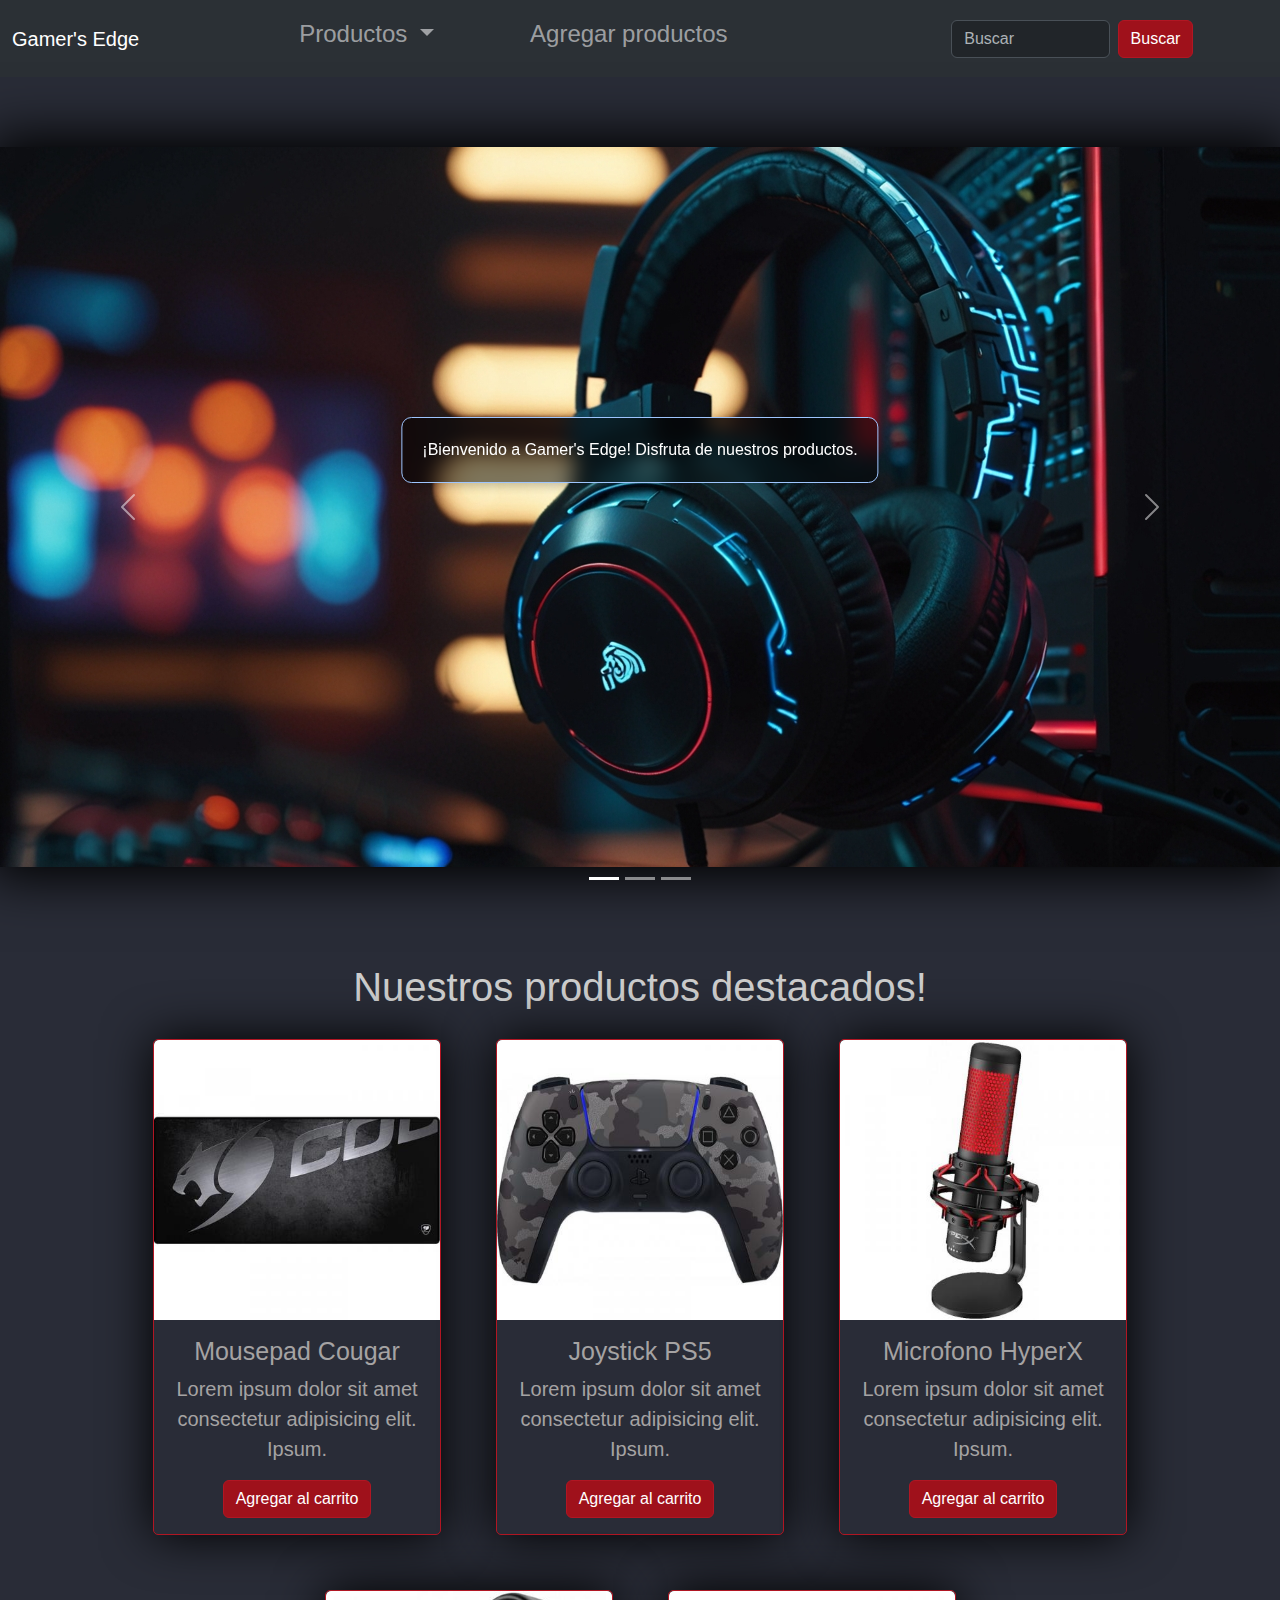
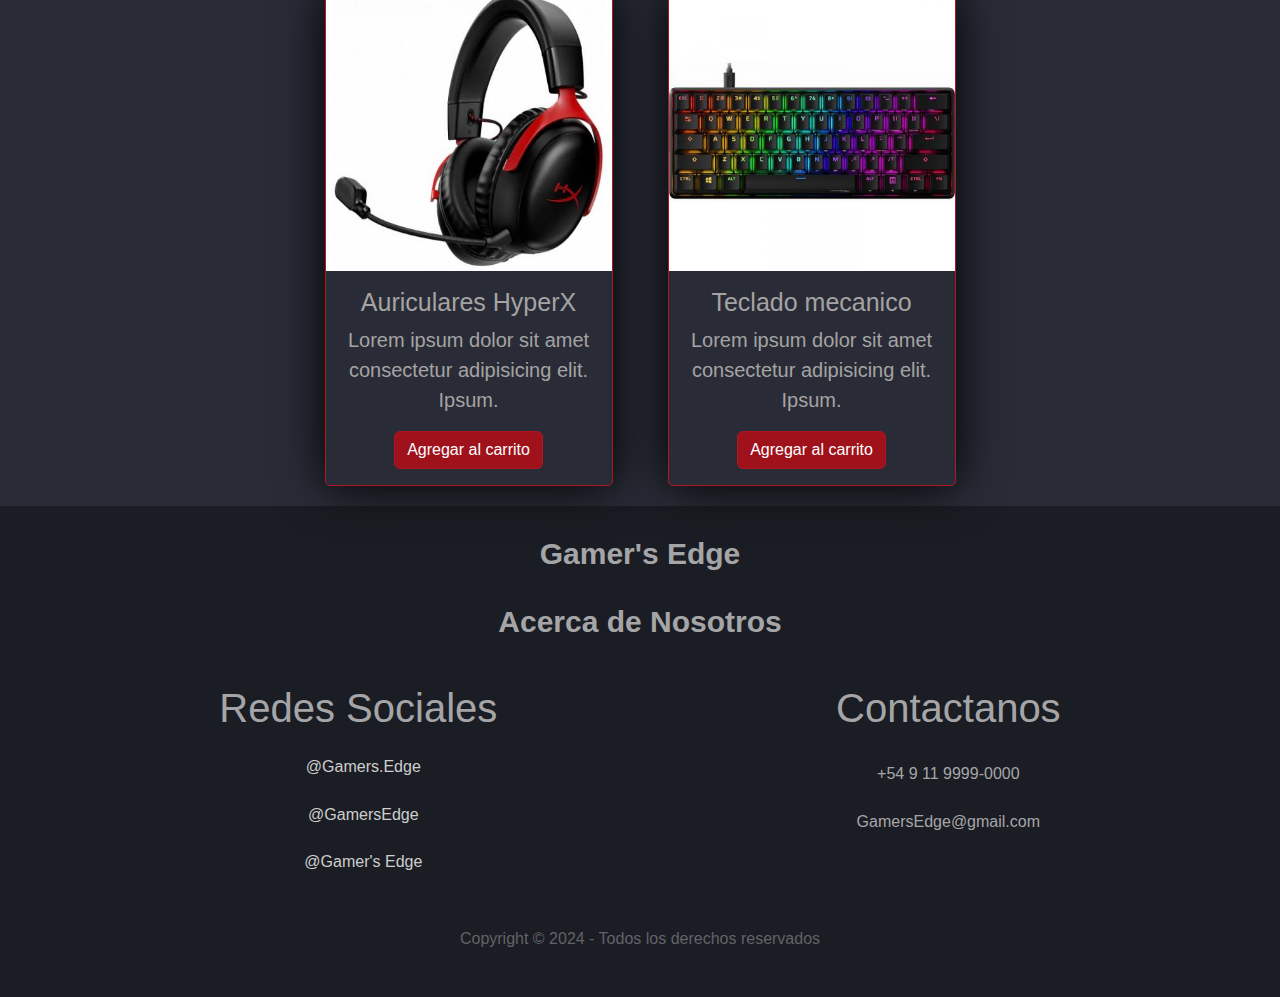
==== commit 36a16be9: "Modifico response, footer, nav, agrego documento API, implemento una api en una nueva pestana de jue" ====
--- a/index.html
+++ b/index.html
@@ -56,6 +56,9 @@
             </div>
         </nav>
     </header>
+
+    
+
     <div id="carouselExampleIndicators" class="carousel slide">
         <div class="carousel-indicators">
         <button type="button" data-bs-target="#carouselExampleIndicators" data-bs-slide-to="0" class="active" aria-current="true" aria-label="Slide 1"></button>
@@ -168,5 +171,11 @@
     </div>
 </footer>
 <script src="https://cdnjs.cloudflare.com/ajax/libs/jquery/3.6.0/jquery.min.js" integrity="sha512-5O3fZV6kowyxLiLn8OFAOK6+G6pNt9/kMvOJHtNCyVTrdf9LZpHNs8+Slx8pcCLd+RS00ZGl4KcW63IK6jbr/g==" crossorigin="anonymous" referrerpolicy="no-referrer"></script>
+
+
+<script src="app.js"></script>
+<div id="saludo" class="alert alert-primary text-center" role="alert" style="display: none;">
+    ¡Bienvenido a Gamer's Edge! Disfruta de nuestros productos.
+</div>
 </body>
 </html>--- a/index.css
+++ b/index.css
@@ -1,6 +1,20 @@
 /* Global styles */
 body {
     background-color: #292c37;
+}
+
+#saludo {
+    position: fixed;
+    top: 50%;
+    left: 50%;
+    transform: translate(-50%, -50%);
+    z-index: 9999;
+    padding: 20px;
+    background-color: rgba(0, 0, 0, 0.5); 
+    color: white;
+    border-radius: 10px;
+    box-shadow: 0 4px 8px rgba(0, 0, 0, 0.2);
+    backdrop-filter: blur(10px); 
 }
 
 * {
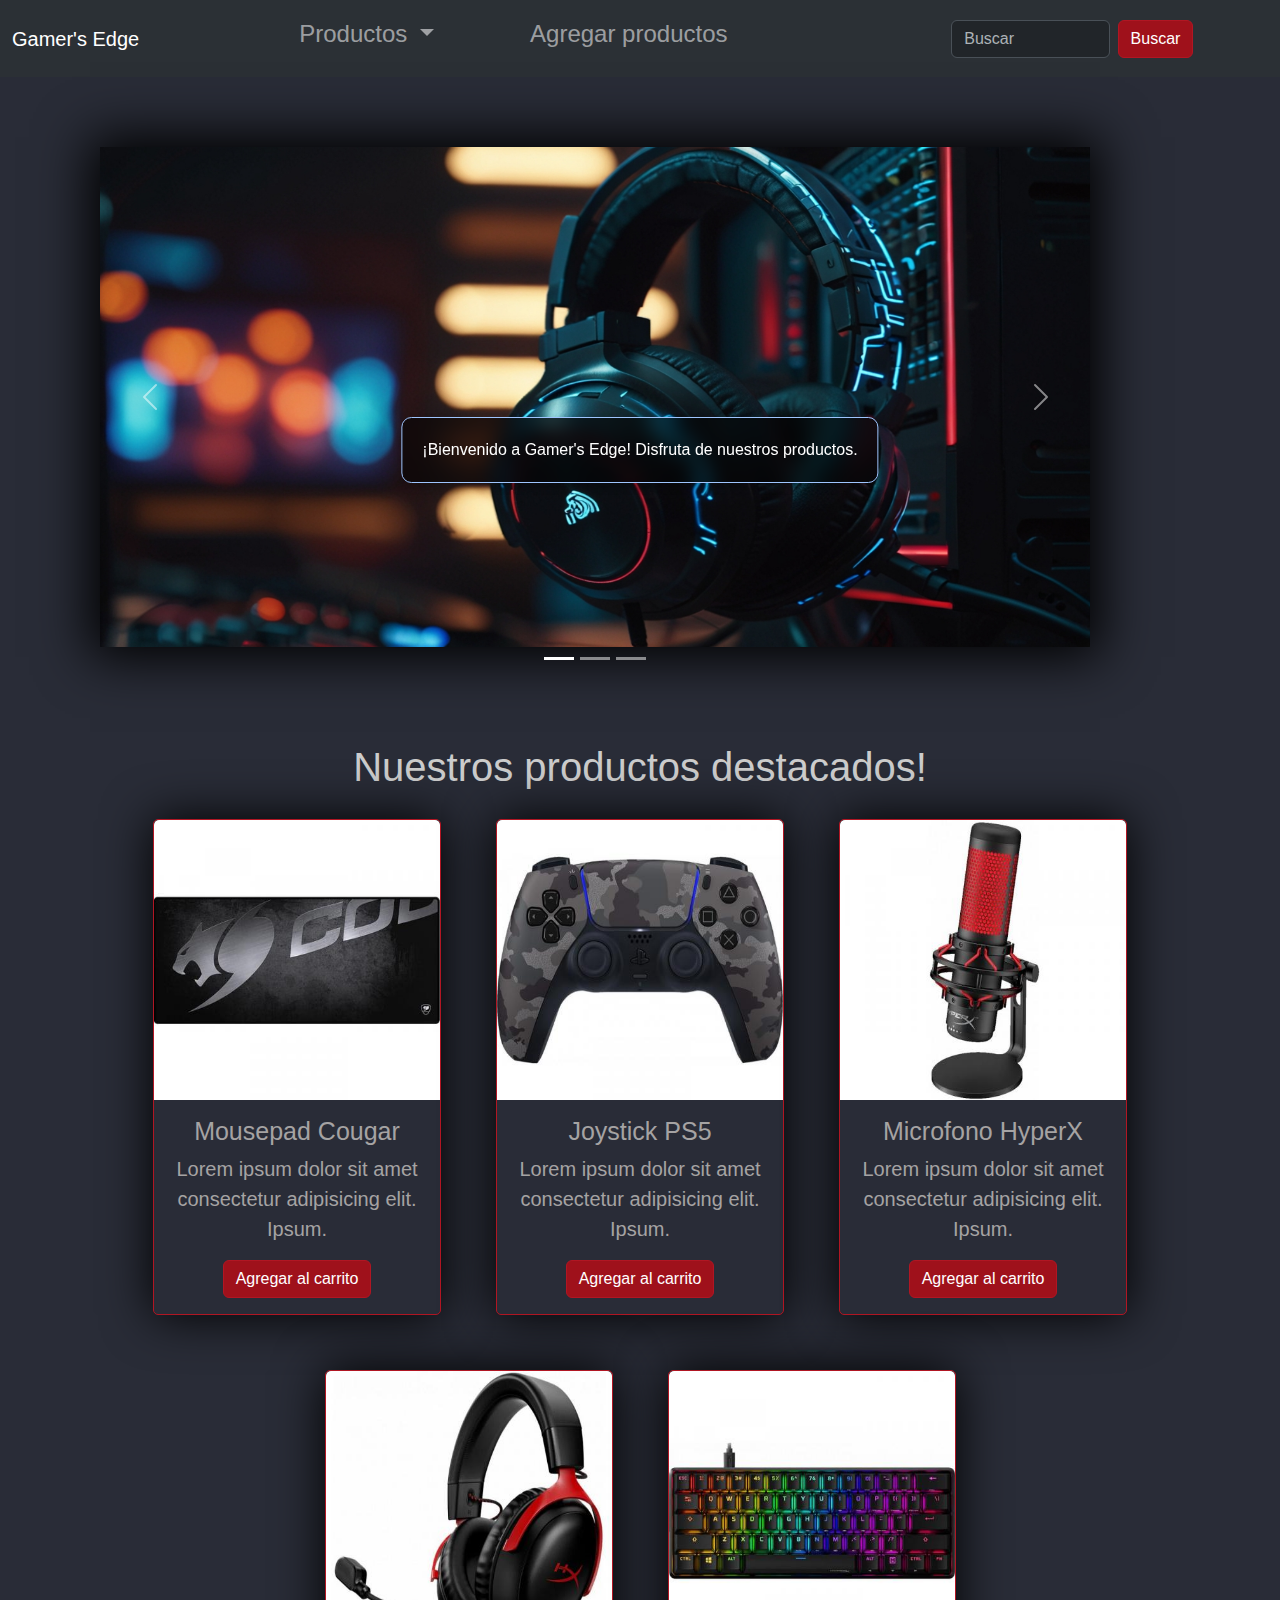
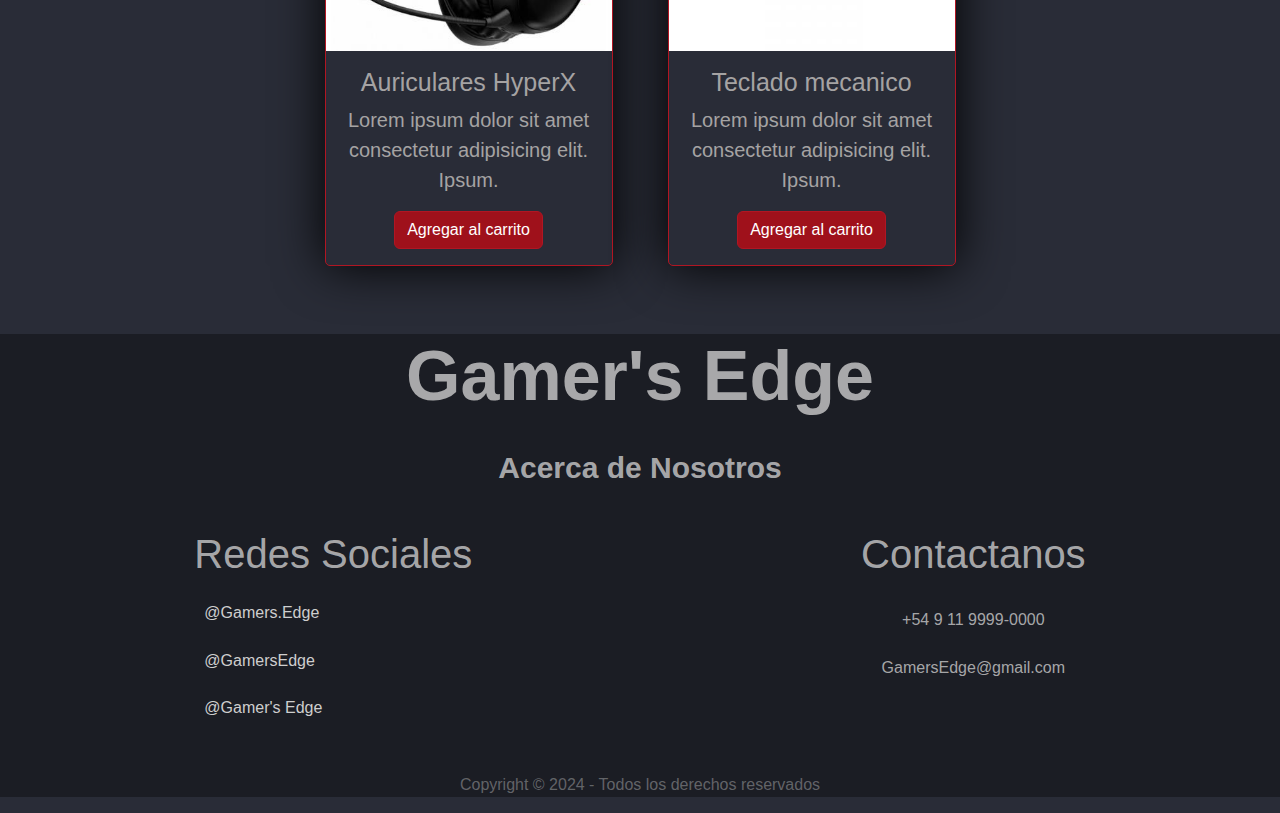
==== commit a98e10ae: "modifico navbar ubicando mejor el cart-shopping, agrego el response para cada apartado" ====
--- a/index.html
+++ b/index.html
@@ -11,6 +11,7 @@
 </head>
 <body> 
     <header>
+        <div class="nav-container">
         <nav class="navbar navbar-expand-lg bg-body-tertiary" data-bs-theme="dark">
             <div class="container-fluid">
             <a class="navbar-brand" href="index.html">Gamer's Edge</a>
@@ -41,20 +42,20 @@
                     <a class="nav-link" href="/Formulario/form.html">Agregar productos</a>
                 </li>
                 
+                </ul>
+                <form class="d-flex" role="search">
+                <input class="form-control me-2" type="search" placeholder="Buscar" aria-label="Search">
+                <button class="btn btn-outline-success" type="submit">Buscar</button>
+                </form>
                 <li class="nav-item">
                     <div class="cart">
                     <a class="nav-link" href="#"><i class="fa-solid fa-cart-shopping"></i></a>
                     </div>
                 </li>
-                
-                </ul>
-                <form class="d-flex" role="search">
-                <input class="form-control me-2" type="search" placeholder="Buscar" aria-label="Search">
-                <button class="btn btn-outline-success" type="submit">Buscar</button>
-                </form>
             </div>
             </div>
         </nav>
+        </div>
     </header>
 
     
@@ -143,6 +144,9 @@
     </div>
 </div>
 
+<br>
+<br>
+
 <footer id="contacto">
     <div class="titles">
     <h1 class="h1-footer">Gamer's Edge</h1>
--- a/index.css
+++ b/index.css
@@ -269,9 +269,12 @@
 
 .fa-solid.fa-cart-shopping{
     color: rgb(0, 255, 0);
-    position: absolute;
-    left: 79%;
-    top: 33%;
+
+}
+
+li.nav-item{
+    display: flex;
+    text-align: center;
 }
 
 .fa-solid.fa-cart-shopping:hover{
@@ -289,13 +292,6 @@
 
 input.form-control.me-2{
     width: 50%;
-    
-}
-
-navbar.navbar-expand-lg.bg-body-tertiary{
-    display: flex;
-    align-items: center;
-    justify-content: center;
 }
 
 /* CARRUSEL */
@@ -527,191 +523,184 @@
     background-color: #00000030;
     border-radius: 20px;
 }
-}
 
 .fa-solid.fa-cart-shopping{
     color: rgb(0, 255, 0);
-    position: relative;
-    left: 12%;
-    top: 0%;
-}
-
-/* form.d-flex{
-    position: relative;
-    left: 0%;    
-} */
+    position:absolute; 
+    left: 94%;
+    top: 81%;
+}
+}
 
 input.form-control.me-2{
     /* width: 200px; */
 }
 
 
-/* TABLET */
-@media screen and (min-width: 902px) and (max-width: 1280px) {
+/* Media Query para TABLET */
+@media screen and (min-width: 902px) and (max-width: 991px) {
     .card {
         width: calc(50% - 40px); /* Dos cards por fila */
     }
 
-footer {
-    width: 100%;
-    display: flex;
-    flex-wrap: wrap;
-    color: rgb(165, 163, 163);
-    padding: 30px 50px; /* Ajuste en el padding */
-    background-color: #1b1d24; /* Fondo para el footer */
-}
-
-div.titles{
-    width: 100%;
-    display: flex;
-    align-items: center;
-    justify-content: center;
-    flex-direction: column;
-}
-
-.footer-title {
-    font-size: 30px; /* Tamaño de fuente reducido */
-    font-weight: bold;
-    margin-bottom: 20px; /* Espacio abajo del título */
-}
-
-.h1-footer {
-    font-size: 30px; /* Tamaño de fuente reducido */
-    font-weight: bold;
-}
-
-
-
-/* Social and Contact Links */
-.social-link {
-    display: inline-block;
-    margin: 5px 0; /* Espacio entre los enlaces */
-    text-decoration: none;
-    color: rgb(206, 206, 206);
-}
-
-.social-link i {
-    margin-right: 10px;
-}
-
-.contacto-footer {
-    text-align: center;
-    margin-bottom: 20px;
-}
-
-.contactanos {
-    text-align: center;
-    margin: 0; /* Eliminamos el margen para mejor alineación */
-}
-
-.contact-link {
-    color: #cccc;
-    text-decoration: none;
-    display: block;
-    margin-bottom: 10px;
-}
-
-i#wh.fa-brands.fa-whatsapp::before{
-    margin-right: 5px;
-}
-
-i#mail.fa-regular.fa-envelope::before{
-    margin-right: 8px;
-}
-
-.contact-link:last-child {
-    margin-bottom: 0;
-}
-
-/* Footer Icons */
-.footer-icons {
-    width: 100%;
-
-    display: flex;
-    flex-wrap: wrap;
-    justify-content: space-around;
-    margin-bottom: 20px;
-}
-
-.redes {
-    display: flex;
-    flex-direction: column;
-    text-align: center;
-}
-
-.redes-footer {
-    display: flex;
-    flex-direction: column;
-    align-items: center; /* Centramos los elementos */
-}
-
-#contacto {
-    background-color: #1b1d24;
-}
-
-img {
-    width: 100%;
-    height: auto;
-}
-
-i#wh.fa-brands.fa-whatsapp::before{
-    text-align: start;
-}
-
-i#mail.fa-regular.fa-envelope::before{
-    text-align: start;
-}
-
-/* Carousel */
-.carousel.slide {
-margin-top: 70px;
-margin-right: 0; /* Ajuste a 0 si es necesario */
-margin-left: 0; /* Ajuste a 0 si es necesario */
-box-shadow: 0 0 50px 10px #000000;
-display: flex;
-align-items: center;
-justify-content: center;
-}
-
-.carousel-inner img {
-width: 100%;
-height: auto; /* Mantiene la proporción de la imagen */
-}
-
-button.carousel-control-next, button.carousel-control-prev {
-width: 20%;
-height: 100%;
-transition: background-color 0.4s;
-}
-
-button.carousel-control-next {
-border-bottom-left-radius: 300px;
-border-top-left-radius: 300px;
-}
-
-button.carousel-control-prev {
-border-bottom-right-radius: 300px;
-border-top-right-radius: 300px;
-}
-
-button.carousel-control-next:hover, button.carousel-control-prev:hover {
-background-color: rgba(0, 0, 0, 0.315);
-}
-
-div.carousel-indicators {
-background-color: transparent;
-position: absolute;
-top: 100%;
-}
-
-span.carousel-control-next-icon, span.carousel-control-prev-icon {
-background-color: transparent;
-}
-
-span.carousel-control-next-icon:hover, span.carousel-control-prev-icon:hover {
-background-color: #00000030;
-border-radius: 20px;
-}
+    footer {
+        width: 100%;
+        display: flex;
+        flex-wrap: wrap;
+        color: rgb(165, 163, 163);
+        padding: 30px 50px; /* Ajuste en el padding */
+        background-color: #1b1d24; /* Fondo para el footer */
+    }
+
+    div.titles {
+        width: 100%;
+        display: flex;
+        align-items: center;
+        justify-content: center;
+        flex-direction: column;
+    }
+
+    .footer-title {
+        font-size: 30px; /* Tamaño de fuente reducido */
+        font-weight: bold;
+        margin-bottom: 20px; /* Espacio abajo del título */
+    }
+
+    .h1-footer {
+        font-size: 30px; /* Tamaño de fuente reducido */
+        font-weight: bold;
+    }
+
+    /* Social and Contact Links */
+    .social-link {
+        display: inline-block;
+        margin: 5px 0; /* Espacio entre los enlaces */
+        text-decoration: none;
+        color: rgb(206, 206, 206);
+    }
+
+    .social-link i {
+        margin-right: 10px;
+    }
+
+    .contacto-footer {
+        text-align: center;
+        margin-bottom: 20px;
+    }
+
+    .contactanos {
+        text-align: center;
+        margin: 0; /* Eliminamos el margen para mejor alineación */
+    }
+
+    .contact-link {
+        color: #cccc;
+        text-decoration: none;
+        display: block;
+        margin-bottom: 10px;
+    }
+
+    i#wh.fa-brands.fa-whatsapp::before {
+        margin-right: 5px;
+        text-align: start;
+    }
+
+    i#mail.fa-regular.fa-envelope::before {
+        margin-right: 8px;
+        text-align: start;
+    }
+
+    .contact-link:last-child {
+        margin-bottom: 0;
+    }
+
+    /* Footer Icons */
+    .footer-icons {
+        width: 100%;
+        display: flex;
+        flex-wrap: wrap;
+        justify-content: space-around;
+        margin-bottom: 20px;
+    }
+
+    .redes {
+        display: flex;
+        flex-direction: column;
+        text-align: center;
+    }
+
+    .redes-footer {
+        display: flex;
+        flex-direction: column;
+        align-items: center; /* Centramos los elementos */
+    }
+
+    #contacto {
+        background-color: #1b1d24;
+    }
+
+    img {
+        width: 100%;
+        height: auto;
+    }
+
+    /* Carousel */
+    .carousel.slide {
+        margin-top: 70px;
+        margin-right: 0; /* Ajuste a 0 si es necesario */
+        margin-left: 0; /* Ajuste a 0 si es necesario */
+        box-shadow: 0 0 50px 10px #000000;
+        display: flex;
+        align-items: center;
+        justify-content: center;
+    }
+
+    .carousel-inner img {
+        width: 100%;
+        height: auto; /* Mantiene la proporción de la imagen */
+    }
+
+    button.carousel-control-next, button.carousel-control-prev {
+        width: 20%;
+        height: 100%;
+        transition: background-color 0.4s;
+    }
+
+    button.carousel-control-next {
+        border-bottom-left-radius: 300px;
+        border-top-left-radius: 300px;
+    }
+
+    button.carousel-control-prev {
+        border-bottom-right-radius: 300px;
+        border-top-right-radius: 300px;
+    }
+
+    button.carousel-control-next:hover, button.carousel-control-prev:hover {
+        background-color: rgba(0, 0, 0, 0.315);
+    }
+
+    div.carousel-indicators {
+        background-color: transparent;
+        position: absolute;
+        top: 100%;
+    }
+
+    span.carousel-control-next-icon, span.carousel-control-prev-icon {
+        background-color: transparent;
+    }
+
+    span.carousel-control-next-icon:hover, span.carousel-control-prev-icon:hover {
+        background-color: #00000030;
+        border-radius: 20px;
+    }
+
+    .fa-solid.fa-cart-shopping {
+        color: rgb(0, 255, 0);
+        position: absolute;
+        left: 94%;
+        top: 81%;
+    }
 }
 
 form.d-flex{
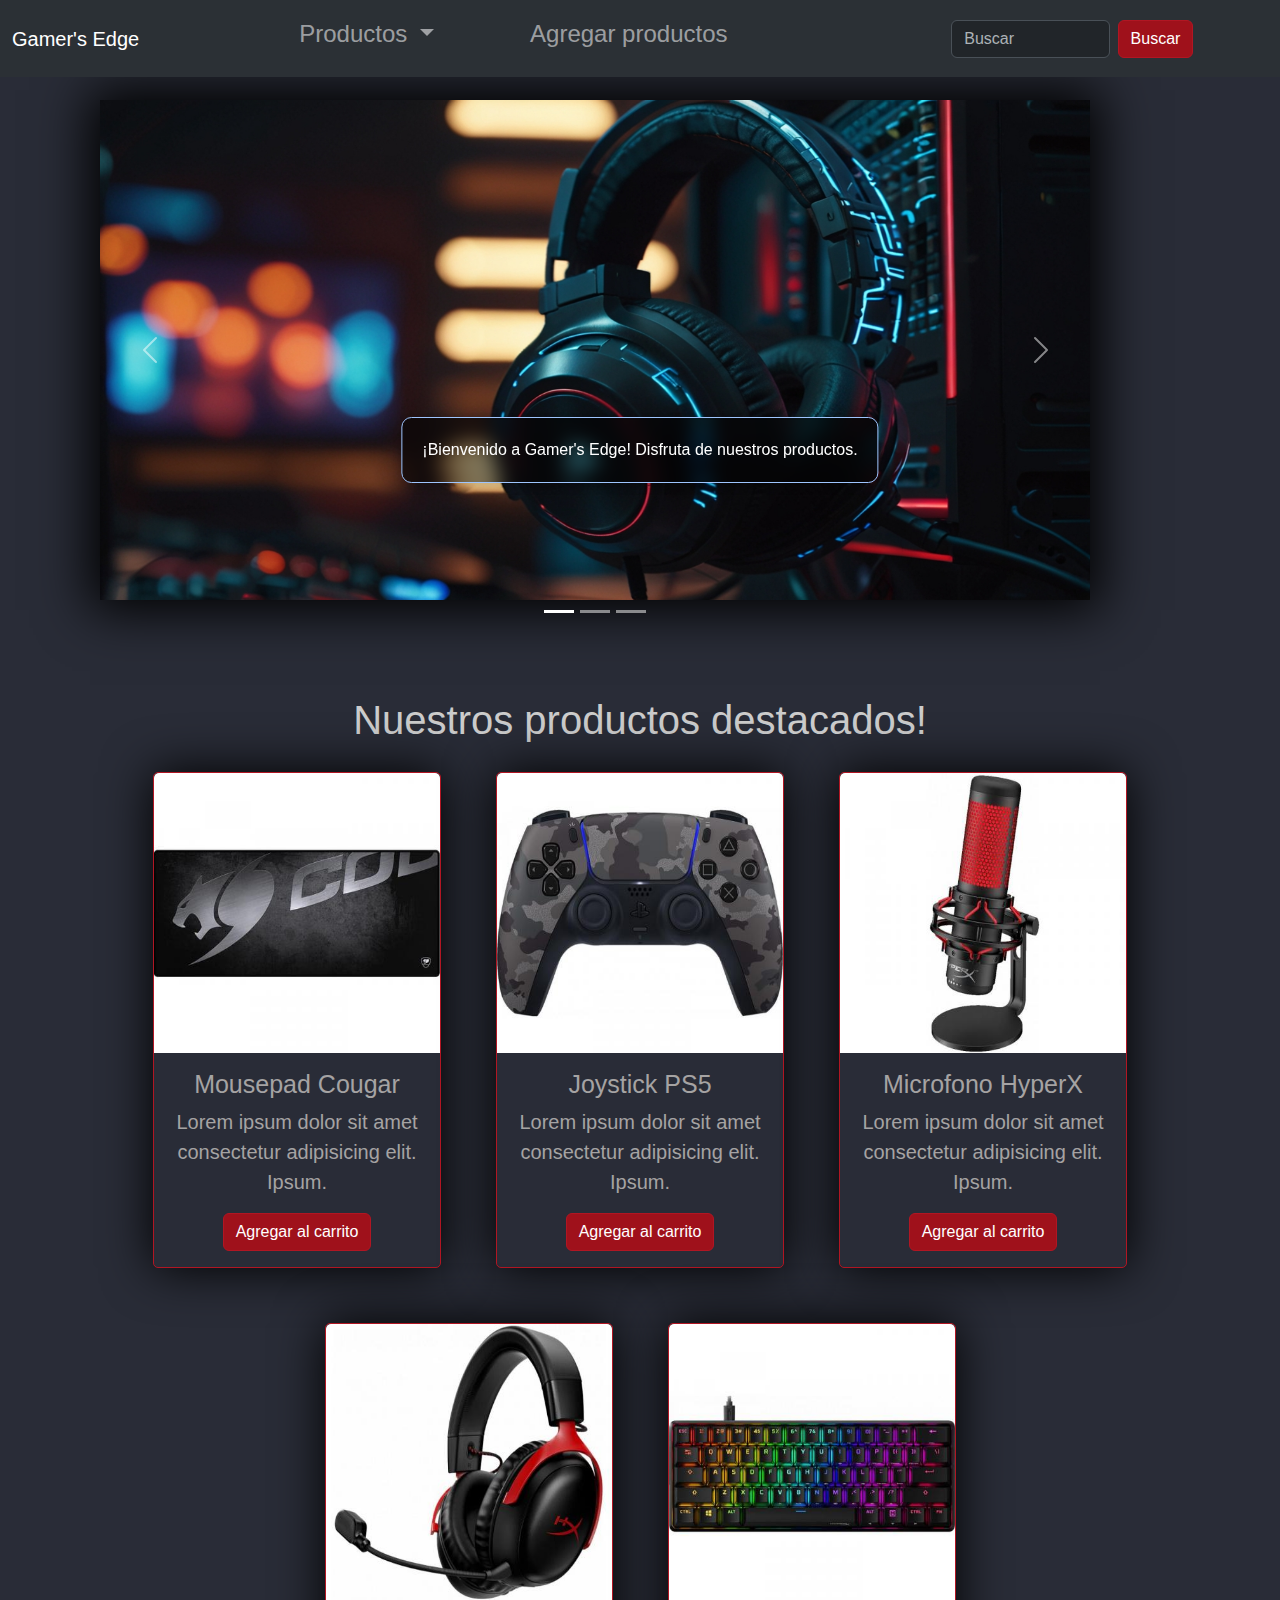
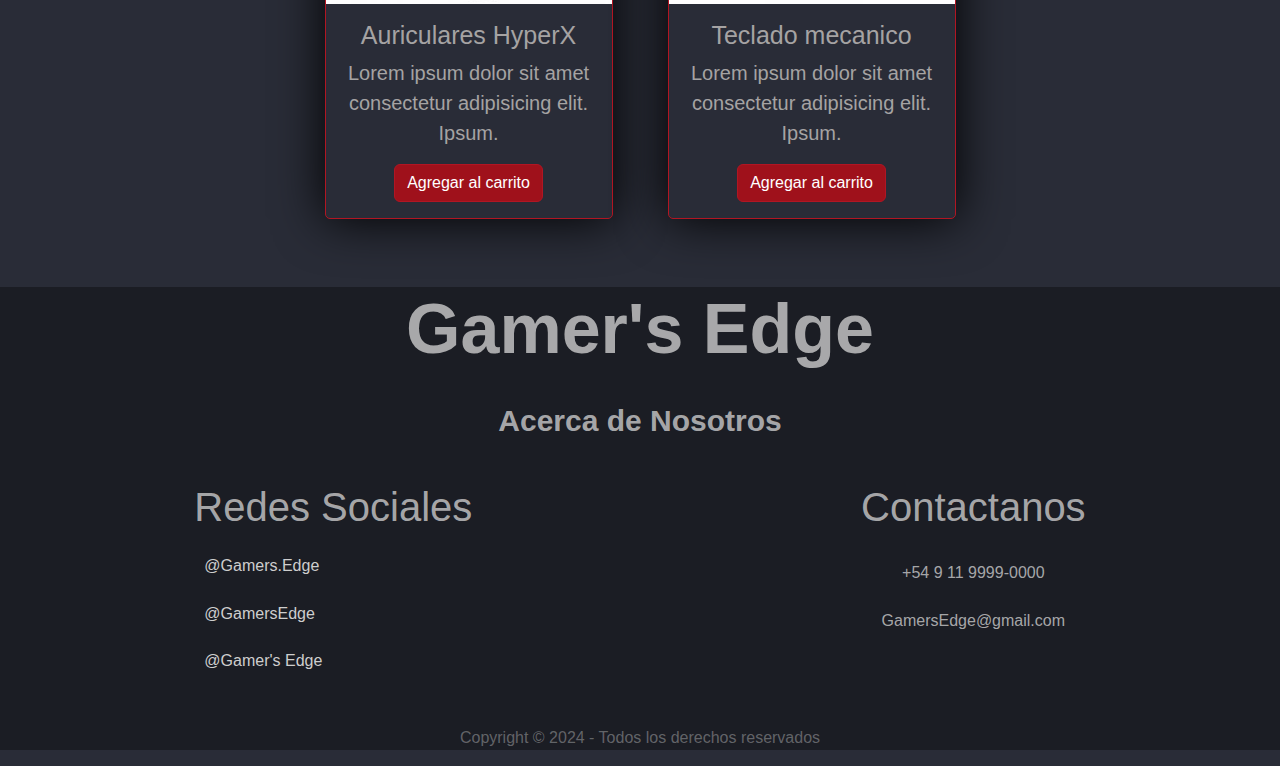
==== commit 0bd64fab: "navbar fijo" ====
--- a/index.html
+++ b/index.html
@@ -12,7 +12,7 @@
 <body> 
     <header>
         <div class="nav-container">
-        <nav class="navbar navbar-expand-lg bg-body-tertiary" data-bs-theme="dark">
+            <nav class="navbar navbar-expand-lg bg-body-tertiary fixed-top" data-bs-theme="dark">
             <div class="container-fluid">
             <a class="navbar-brand" href="index.html">Gamer's Edge</a>
             <button class="navbar-toggler" type="button" data-bs-toggle="collapse" data-bs-target="#navbarScroll" aria-controls="navbarScroll" aria-expanded="false" aria-label="Toggle navigation">
--- a/index.css
+++ b/index.css
@@ -48,6 +48,7 @@
 /* Cards */
 .card {
     margin: 20px; /* espacio entre las cards */
+    
     text-align: center;
     background-color: #292c37;
     color: black;
@@ -303,6 +304,7 @@
     box-shadow: 0 0 50px 10px #000000;
     display: flex;
     align-items: center;
+    margin-top: 100px;
     justify-content: center;
 }
 
@@ -532,11 +534,6 @@
 }
 }
 
-input.form-control.me-2{
-    /* width: 200px; */
-}
-
-
 /* Media Query para TABLET */
 @media screen and (min-width: 902px) and (max-width: 991px) {
     .card {
